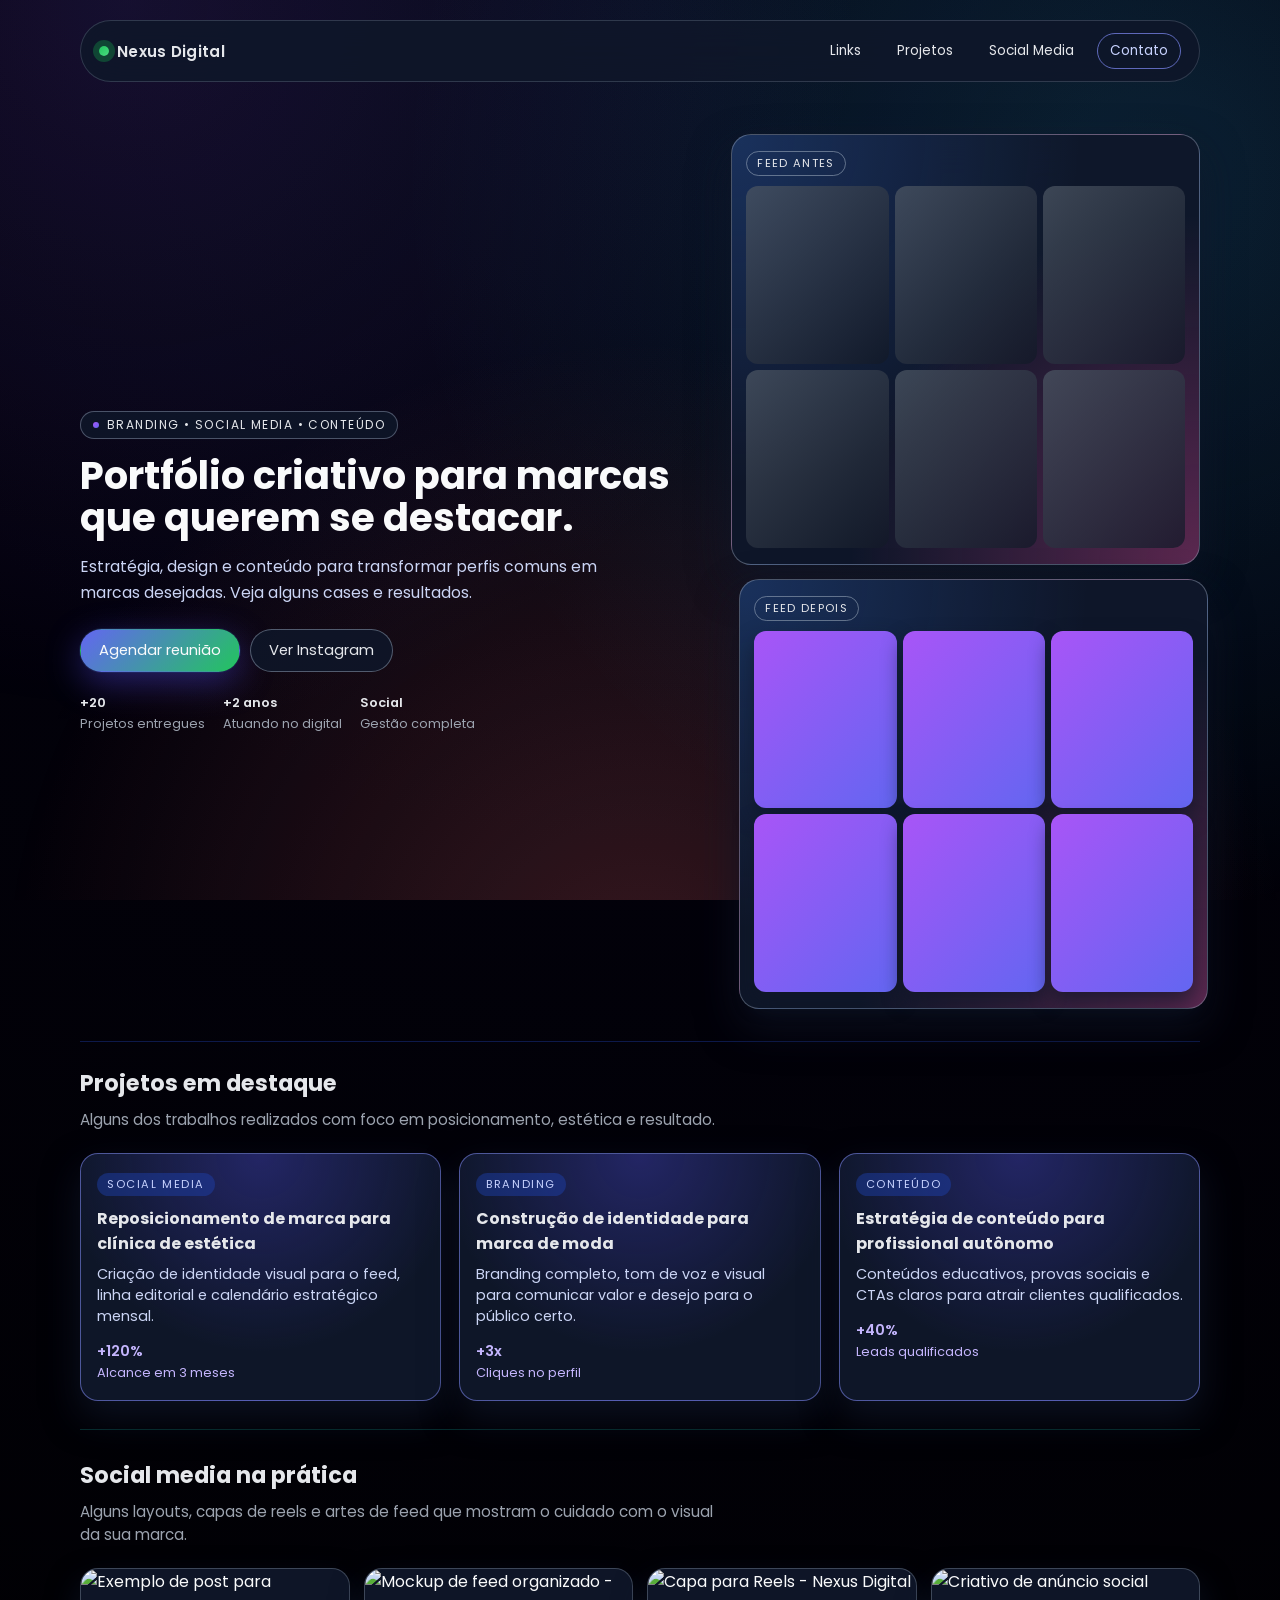
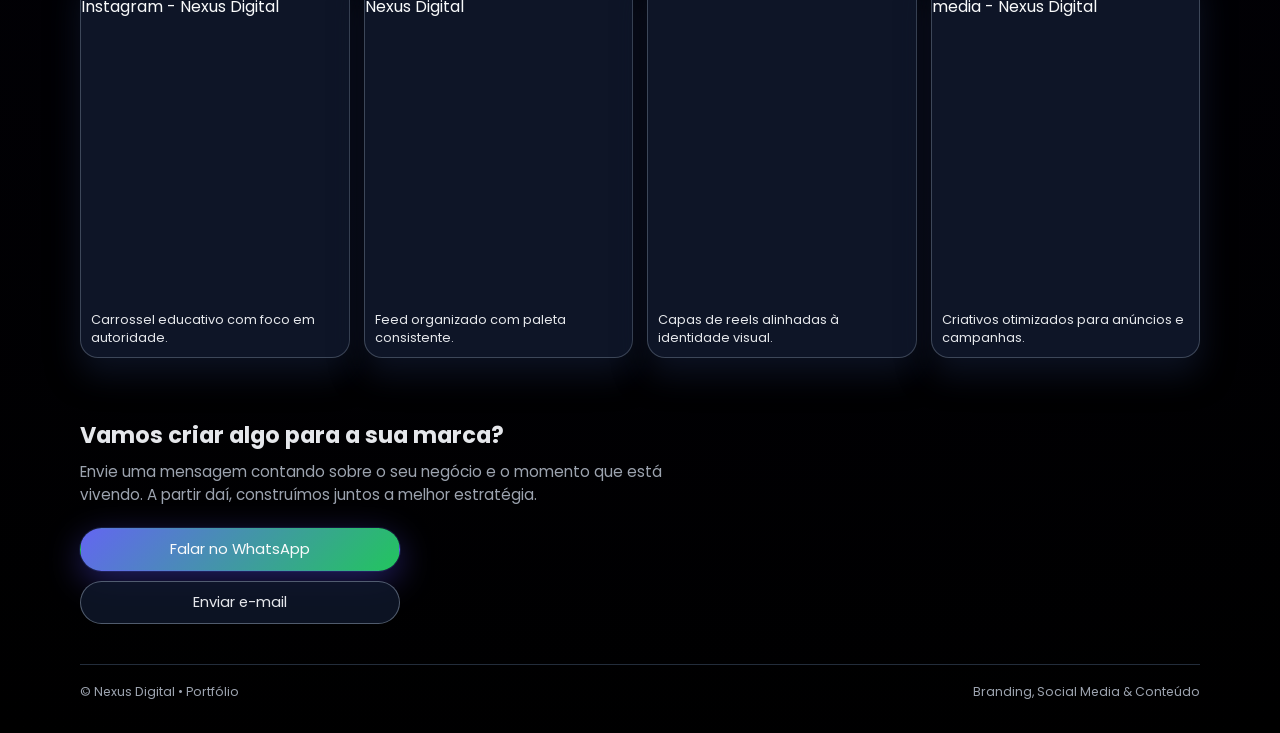
==== portfolio/index.html @ 03069a81 "Primeira versão do site Nexus Digital - sem portfólio..." ====
<!doctype html>
<html lang="pt-BR">
  <head>
    <meta charset="utf-8" />
    <meta
      name="viewport"
      content="width=device-width, initial-scale=1, maximum-scale=1"
    />
    <title>Portfólio • Nexus Digital</title>
    <meta
      name="description"
      content="Portfólio Nexus Digital - Landing page com cases, links e social media."
    />
    <link rel="preconnect" href="https://fonts.googleapis.com" />
    <link rel="preconnect" href="https://fonts.gstatic.com" crossorigin />
    <link
      href="https://fonts.googleapis.com/css2?family=Poppins:wght@300;400;500;600;700&display=swap"
      rel="stylesheet"
    />
    <link rel="stylesheet" href="./styles.css" />
  </head>
  <body>
    <div class="bg-gradient"></div>
    <header class="topbar">
      <div class="logo-mark">
        <span class="dot"></span>
        <span class="brand">Nexus Digital</span>
      </div>
      <nav class="topnav">
        <a href="../index.html" class="topnav-link">Links</a>
        <a href="#projetos" class="topnav-link">Projetos</a>
        <a href="#social" class="topnav-link">Social Media</a>
        <a href="#contato" class="topnav-link cta-outline">Contato</a>
      </nav>
    </header>

    <main>
      <section class="hero">
        <div class="hero-text">
          <p class="hero-chip">Branding • Social Media • Conteúdo</p>
          <h1>Portfólio criativo para marcas que querem se destacar.</h1>
          <p class="hero-sub">
            Estratégia, design e conteúdo para transformar perfis comuns em
            marcas desejadas. Veja alguns cases e resultados.
          </p>
          <div class="hero-actions">
            <a
              href="https://wa.me/5588996296618?text=Ol%C3%A1!%20Quero%20falar%20sobre%20meu%20projeto%20com%20a%20Nexus%20Digital."
              target="_blank"
              rel="noreferrer"
              class="btn primary"
            >
              Agendar reunião
            </a>
            <a
              href="https://www.instagram.com/nexus_agdigital"
              target="_blank"
              rel="noreferrer"
              class="btn ghost"
            >
              Ver Instagram
            </a>
          </div>
          <div class="hero-metadata">
            <div>
              <span class="meta-label">+20</span>
              <span class="meta-sub">Projetos entregues</span>
            </div>
            <div>
              <span class="meta-label">+2 anos</span>
              <span class="meta-sub">Atuando no digital</span>
            </div>
            <div>
              <span class="meta-label">Social</span>
              <span class="meta-sub">Gestão completa</span>
            </div>
          </div>
        </div>
        <div class="hero-preview">
          <div class="preview-card">
            <span class="preview-badge">Feed antes</span>
            <div class="preview-grid muted">
              <span></span><span></span><span></span>
              <span></span><span></span><span></span>
            </div>
          </div>
          <div class="preview-card highlighted">
            <span class="preview-badge">Feed depois</span>
            <div class="preview-grid">
              <span></span><span></span><span></span>
              <span></span><span></span><span></span>
            </div>
          </div>
        </div>
      </section>

      <section id="projetos" class="section section-projects">
        <div class="section-header">
          <h2>Projetos em destaque</h2>
          <p>
            Alguns dos trabalhos realizados com foco em posicionamento, estética
            e resultado.
          </p>
        </div>

        <div class="cards-grid">
          <a
            href="#"
            target="_blank"
            rel="noreferrer"
            class="project-card"
          >
            <div class="project-tag">Social Media</div>
            <h3>Reposicionamento de marca para clínica de estética</h3>
            <p>
              Criação de identidade visual para o feed, linha editorial e
              calendário estratégico mensal.
            </p>
            <div class="project-meta">
              <span>+120%</span>
              <span>Alcance em 3 meses</span>
            </div>
          </a>

          <a
            href="#"
            target="_blank"
            rel="noreferrer"
            class="project-card"
          >
            <div class="project-tag">Branding</div>
            <h3>Construção de identidade para marca de moda</h3>
            <p>
              Branding completo, tom de voz e visual para comunicar valor e
              desejo para o público certo.
            </p>
            <div class="project-meta">
              <span>+3x</span>
              <span>Cliques no perfil</span>
            </div>
          </a>

          <a
            href="#"
            target="_blank"
            rel="noreferrer"
            class="project-card"
          >
            <div class="project-tag">Conteúdo</div>
            <h3>Estratégia de conteúdo para profissional autônomo</h3>
            <p>
              Conteúdos educativos, provas sociais e CTAs claros para atrair
              clientes qualificados.
            </p>
            <div class="project-meta">
              <span>+40%</span>
              <span>Leads qualificados</span>
            </div>
          </a>
        </div>
      </section>

      <section id="social" class="section section-social">
        <div class="section-header">
          <h2>Social media na prática</h2>
          <p>
            Alguns layouts, capas de reels e artes de feed que mostram o cuidado
            com o visual da sua marca.
          </p>
        </div>

        <div class="social-grid">
          <figure class="social-item">
            <img
              src="./social/post-01.jpg"
              alt="Exemplo de post para Instagram - Nexus Digital"
            />
            <figcaption>Carrossel educativo com foco em autoridade.</figcaption>
          </figure>
          <figure class="social-item">
            <img
              src="./social/post-02.jpg"
              alt="Mockup de feed organizado - Nexus Digital"
            />
            <figcaption>Feed organizado com paleta consistente.</figcaption>
          </figure>
          <figure class="social-item">
            <img
              src="./social/post-03.jpg"
              alt="Capa para Reels - Nexus Digital"
            />
            <figcaption>Capas de reels alinhadas à identidade visual.</figcaption>
          </figure>
          <figure class="social-item">
            <img
              src="./social/post-04.jpg"
              alt="Criativo de anúncio social media - Nexus Digital"
            />
            <figcaption>Criativos otimizados para anúncios e campanhas.</figcaption>
          </figure>
        </div>
      </section>

      <section id="contato" class="section section-contact">
        <div class="section-header">
          <h2>Vamos criar algo para a sua marca?</h2>
          <p>
            Envie uma mensagem contando sobre o seu negócio e o momento que
            está vivendo. A partir daí, construímos juntos a melhor estratégia.
          </p>
        </div>
        <div class="contact-actions">
          <a
            href="https://wa.me/5588996296618?text=Ol%C3%A1!%20Quero%20montar%20uma%20estrat%C3%A9gia%20de%20conte%C3%BAdo%20para%20minha%20marca."
            target="_blank"
            rel="noreferrer"
            class="btn primary wide"
          >
            Falar no WhatsApp
          </a>
          <a
            href="mailto:nexus.ag.digital1@gmail.com"
            class="btn ghost wide"
          >
            Enviar e-mail
          </a>
        </div>
      </section>
    </main>

    <footer class="footer">
      <span>© Nexus Digital • Portfólio</span>
      <span>Branding, Social Media & Conteúdo</span>
    </footer>
  </body>
</html>
---- portfolio/styles.css ----
*,
*::before,
*::after {
  box-sizing: border-box;
  margin: 0;
  padding: 0;
}

body {
  min-height: 100vh;
  font-family: "Poppins", system-ui, -apple-system, BlinkMacSystemFont,
    "Segoe UI", sans-serif;
  background: radial-gradient(circle at top, #050816 0, #02010a 35%, #000 100%);
  color: #f9fafb;
  -webkit-font-smoothing: antialiased;
  padding: 0 16px 32px;
}

.bg-gradient {
  position: fixed;
  inset: 0;
  pointer-events: none;
  background:
    radial-gradient(circle at 10% 0%, rgba(139, 92, 246, 0.16), transparent 50%),
    radial-gradient(circle at 90% 20%, rgba(56, 189, 248, 0.18), transparent 55%),
    radial-gradient(circle at 50% 110%, rgba(248, 113, 113, 0.24), transparent 55%);
  opacity: 0.9;
  z-index: -2;
}

.topbar {
  max-width: 1120px;
  margin: 20px auto 12px;
  padding: 12px 18px;
  border-radius: 999px;
  border: 1px solid rgba(148, 163, 184, 0.25);
  background: rgba(15, 23, 42, 0.9);
  backdrop-filter: blur(22px);
  display: flex;
  align-items: center;
  justify-content: space-between;
  gap: 16px;
}

.logo-mark {
  display: inline-flex;
  align-items: center;
  gap: 8px;
  font-weight: 600;
  font-size: 0.95rem;
}

.logo-mark .dot {
  width: 10px;
  height: 10px;
  border-radius: 999px;
  background: linear-gradient(135deg, #22c55e, #4ade80);
  box-shadow: 0 0 0 6px rgba(22, 163, 74, 0.35);
}

.logo-mark .brand {
  color: #e5e7eb;
  letter-spacing: 0.02em;
}

.topnav {
  display: flex;
  align-items: center;
  gap: 10px;
  font-size: 0.85rem;
}

.topnav-link {
  padding: 7px 12px;
  border-radius: 999px;
  text-decoration: none;
  color: #e5e7eb;
  border: 1px solid transparent;
  transition: all 0.18s ease-out;
  white-space: nowrap;
}

.topnav-link:hover {
  border-color: rgba(148, 163, 184, 0.4);
  background: rgba(15, 23, 42, 0.9);
  color: #f9fafb;
}

.topnav-link.cta-outline {
  border-color: rgba(129, 140, 248, 0.7);
  color: #c7d2fe;
}

.topnav-link.cta-outline:hover {
  background: linear-gradient(
    135deg,
    rgba(129, 140, 248, 0.2),
    rgba(56, 189, 248, 0.16)
  );
}

main {
  max-width: 1120px;
  margin: 8px auto 0;
}

.hero {
  display: grid;
  grid-template-columns: minmax(0, 3fr) minmax(0, 2.3fr);
  gap: 40px;
  align-items: center;
  padding: 40px 0 32px;
}

.hero-text {
  position: relative;
}

.hero-chip {
  display: inline-flex;
  align-items: center;
  gap: 8px;
  padding: 4px 12px;
  border-radius: 999px;
  border: 1px solid rgba(148, 163, 184, 0.45);
  background: rgba(15, 23, 42, 0.85);
  font-size: 0.75rem;
  text-transform: uppercase;
  letter-spacing: 0.12em;
  color: #e5e7eb;
  margin-bottom: 16px;
}

.hero-chip::before {
  content: "";
  width: 6px;
  height: 6px;
  border-radius: 999px;
  background: linear-gradient(135deg, #a855f7, #6366f1);
}

.hero h1 {
  font-size: clamp(2.1rem, 3vw, 2.8rem);
  line-height: 1.1;
  margin-bottom: 14px;
  color: #f9fafb;
}

.hero-sub {
  font-size: 0.98rem;
  line-height: 1.7;
  color: #cbd5f5;
  max-width: 35rem;
  margin-bottom: 22px;
}

.hero-actions {
  display: flex;
  flex-wrap: wrap;
  gap: 10px;
  margin-bottom: 22px;
}

.btn {
  display: inline-flex;
  align-items: center;
  justify-content: center;
  gap: 8px;
  padding: 10px 18px;
  border-radius: 999px;
  font-size: 0.92rem;
  text-decoration: none;
  border: 1px solid transparent;
  transition: all 0.18s ease-out;
  cursor: pointer;
}

.btn.primary {
  background: linear-gradient(135deg, #6366f1, #22c55e);
  color: #f9fafb;
  box-shadow:
    0 10px 35px rgba(79, 70, 229, 0.45),
    0 0 0 1px rgba(15, 23, 42, 0.9);
}

.btn.primary:hover {
  transform: translateY(-1px);
  box-shadow:
    0 15px 45px rgba(79, 70, 229, 0.55),
    0 0 0 1px rgba(15, 23, 42, 0.9);
}

.btn.ghost {
  border-color: rgba(148, 163, 184, 0.5);
  color: #e5e7eb;
  background: rgba(15, 23, 42, 0.85);
}

.btn.ghost:hover {
  border-color: rgba(148, 163, 184, 0.8);
  background: rgba(15, 23, 42, 1);
}

.btn.wide {
  width: 100%;
  max-width: 320px;
}

.hero-metadata {
  display: flex;
  flex-wrap: wrap;
  gap: 18px;
  font-size: 0.8rem;
  color: #9ca3af;
}

.hero-metadata div {
  min-width: 90px;
}

.meta-label {
  display: block;
  font-weight: 600;
  color: #e5e7eb;
  margin-bottom: 3px;
}

.meta-sub {
  font-size: 0.8rem;
}

.hero-preview {
  position: relative;
  display: grid;
  gap: 14px;
}

.preview-card {
  border-radius: 20px;
  padding: 14px 14px 16px;
  border: 1px solid rgba(148, 163, 184, 0.45);
  background: radial-gradient(circle at top left, rgba(59, 130, 246, 0.25), transparent 55%),
    radial-gradient(circle at bottom right, rgba(236, 72, 153, 0.35), transparent 55%),
    rgba(15, 23, 42, 0.96);
  backdrop-filter: blur(20px);
  box-shadow: 0 18px 40px rgba(15, 23, 42, 0.65);
}

.preview-card.highlighted {
  transform: translateX(8px);
}

.preview-badge {
  display: inline-flex;
  padding: 3px 10px;
  border-radius: 999px;
  font-size: 0.7rem;
  text-transform: uppercase;
  letter-spacing: 0.12em;
  color: #e5e7eb;
  border: 1px solid rgba(148, 163, 184, 0.6);
  margin-bottom: 10px;
}

.preview-grid {
  display: grid;
  grid-template-columns: repeat(3, minmax(0, 1fr));
  gap: 6px;
}

.preview-grid span {
  aspect-ratio: 4 / 5;
  border-radius: 12px;
  background: linear-gradient(135deg, #a855f7, #6366f1);
  box-shadow: 0 10px 20px rgba(15, 23, 42, 0.7);
}

.preview-grid.muted span {
  background: linear-gradient(135deg, #4b5563, #111827);
  opacity: 0.75;
  box-shadow: none;
}

.section {
  padding: 12px 0 32px;
}

.section-header {
  max-width: 640px;
  margin-bottom: 22px;
}

.section-header h2 {
  font-size: 1.4rem;
  margin-bottom: 8px;
  color: #e5e7eb;
}

.section-header p {
  font-size: 0.95rem;
  color: #9ca3af;
}

.section-projects {
  border-top: 1px solid rgba(30, 64, 175, 0.4);
  border-bottom: 1px solid rgba(15, 118, 110, 0.4);
  padding-top: 24px;
  padding-bottom: 28px;
}

.cards-grid {
  display: grid;
  grid-template-columns: repeat(3, minmax(0, 1fr));
  gap: 18px;
}

.project-card {
  position: relative;
  border-radius: 18px;
  padding: 16px 16px 18px;
  text-decoration: none;
  color: inherit;
  background: radial-gradient(circle at top, rgba(79, 70, 229, 0.32), transparent 65%),
    rgba(15, 23, 42, 0.96);
  border: 1px solid rgba(129, 140, 248, 0.55);
  box-shadow: 0 16px 36px rgba(15, 23, 42, 0.75);
  transition: transform 0.16s ease-out, box-shadow 0.16s ease-out,
    border-color 0.16s ease-out, background 0.16s ease-out;
}

.project-card:hover {
  transform: translateY(-4px);
  box-shadow: 0 22px 40px rgba(15, 23, 42, 0.9);
  border-color: rgba(129, 140, 248, 0.9);
  background: radial-gradient(circle at top, rgba(59, 130, 246, 0.55), transparent 70%),
    rgba(15, 23, 42, 0.98);
}

.project-tag {
  display: inline-flex;
  padding: 3px 10px;
  border-radius: 999px;
  font-size: 0.7rem;
  text-transform: uppercase;
  letter-spacing: 0.14em;
  color: #c7d2fe;
  background: rgba(30, 64, 175, 0.45);
  margin-bottom: 10px;
}

.project-card h3 {
  font-size: 1rem;
  margin-bottom: 8px;
  color: #e5e7eb;
}

.project-card p {
  font-size: 0.9rem;
  color: #cbd5f5;
  margin-bottom: 14px;
}

.project-meta {
  display: flex;
  flex-direction: column;
  gap: 2px;
  font-size: 0.8rem;
  color: #c4b5fd;
}

.project-meta span:first-child {
  font-weight: 600;
  font-size: 0.9rem;
}

.section-social {
  padding-top: 28px;
}

.social-grid {
  display: grid;
  grid-template-columns: repeat(4, minmax(0, 1fr));
  gap: 14px;
}

.social-item {
  border-radius: 18px;
  overflow: hidden;
  background: rgba(15, 23, 42, 0.95);
  border: 1px solid rgba(148, 163, 184, 0.35);
  box-shadow: 0 16px 32px rgba(15, 23, 42, 0.8);
  display: flex;
  flex-direction: column;
}

.social-item img {
  width: 100%;
  display: block;
  aspect-ratio: 4 / 5;
  object-fit: cover;
}

.social-item figcaption {
  padding: 8px 10px 10px;
  font-size: 0.8rem;
  color: #e5e7eb;
}

.section-contact {
  padding-top: 28px;
}

.contact-actions {
  display: flex;
  flex-wrap: wrap;
  gap: 10px;
  max-width: 420px;
}

.footer {
  max-width: 1120px;
  margin: 8px auto 0;
  padding-top: 18px;
  border-top: 1px solid rgba(51, 65, 85, 0.7);
  display: flex;
  flex-wrap: wrap;
  justify-content: space-between;
  gap: 6px;
  font-size: 0.78rem;
  color: #9ca3af;
}

@media (max-width: 960px) {
  .hero {
    grid-template-columns: minmax(0, 1fr);
    padding-top: 28px;
  }

  .hero-preview {
    order: -1;
    max-width: 420px;
    margin: 0 auto 10px;
  }

  .preview-card.highlighted {
    transform: translateX(0);
  }

  .cards-grid {
    grid-template-columns: repeat(2, minmax(0, 1fr));
  }

  .social-grid {
    grid-template-columns: repeat(3, minmax(0, 1fr));
  }
}

@media (max-width: 720px) {
  body {
    padding-inline: 12px;
  }

  .topbar {
    flex-direction: column;
    align-items: flex-start;
    border-radius: 18px;
  }

  .topnav {
    width: 100%;
    justify-content: space-between;
    gap: 6px;
  }

  .cards-grid {
    grid-template-columns: minmax(0, 1fr);
  }

  .social-grid {
    grid-template-columns: repeat(2, minmax(0, 1fr));
  }

  .footer {
    flex-direction: column;
  }
}

@media (max-width: 480px) {
  .hero-metadata {
    gap: 12px;
  }

  .social-grid {
    grid-template-columns: minmax(0, 1fr);
  }
}
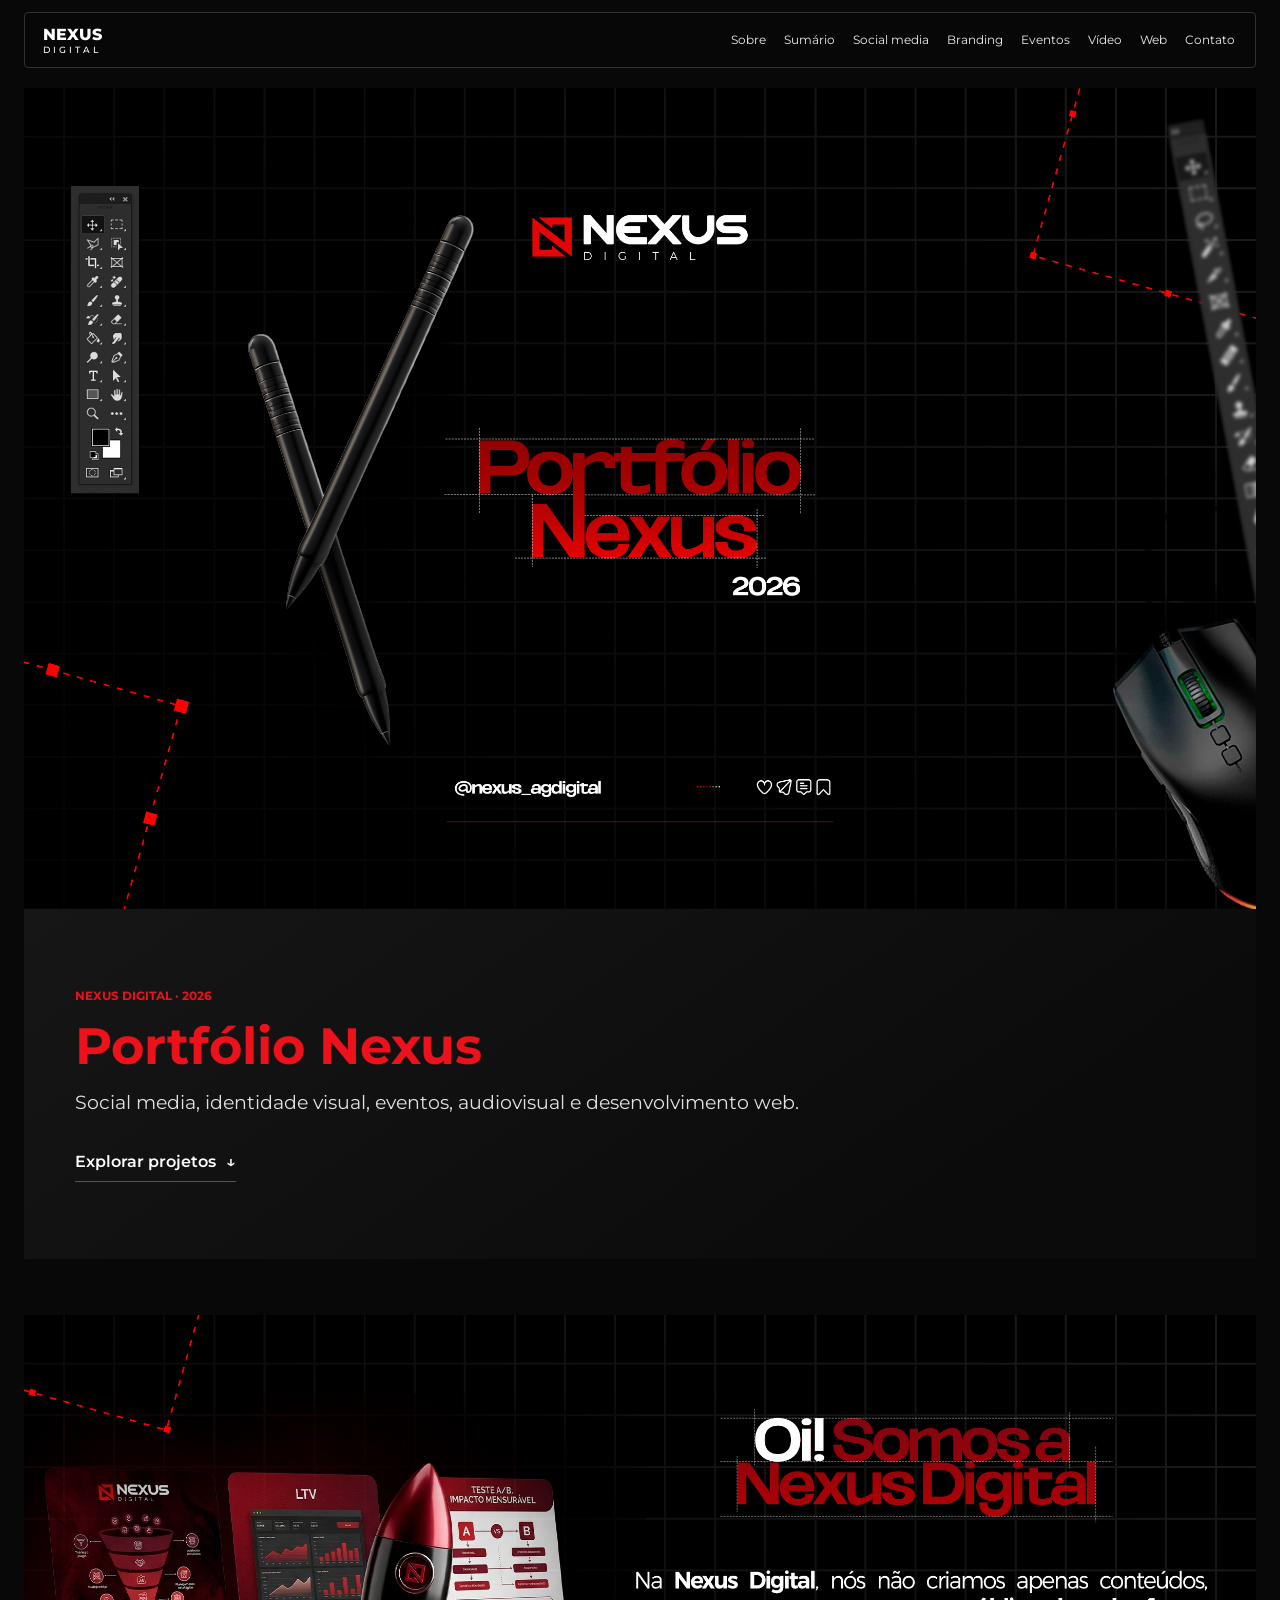
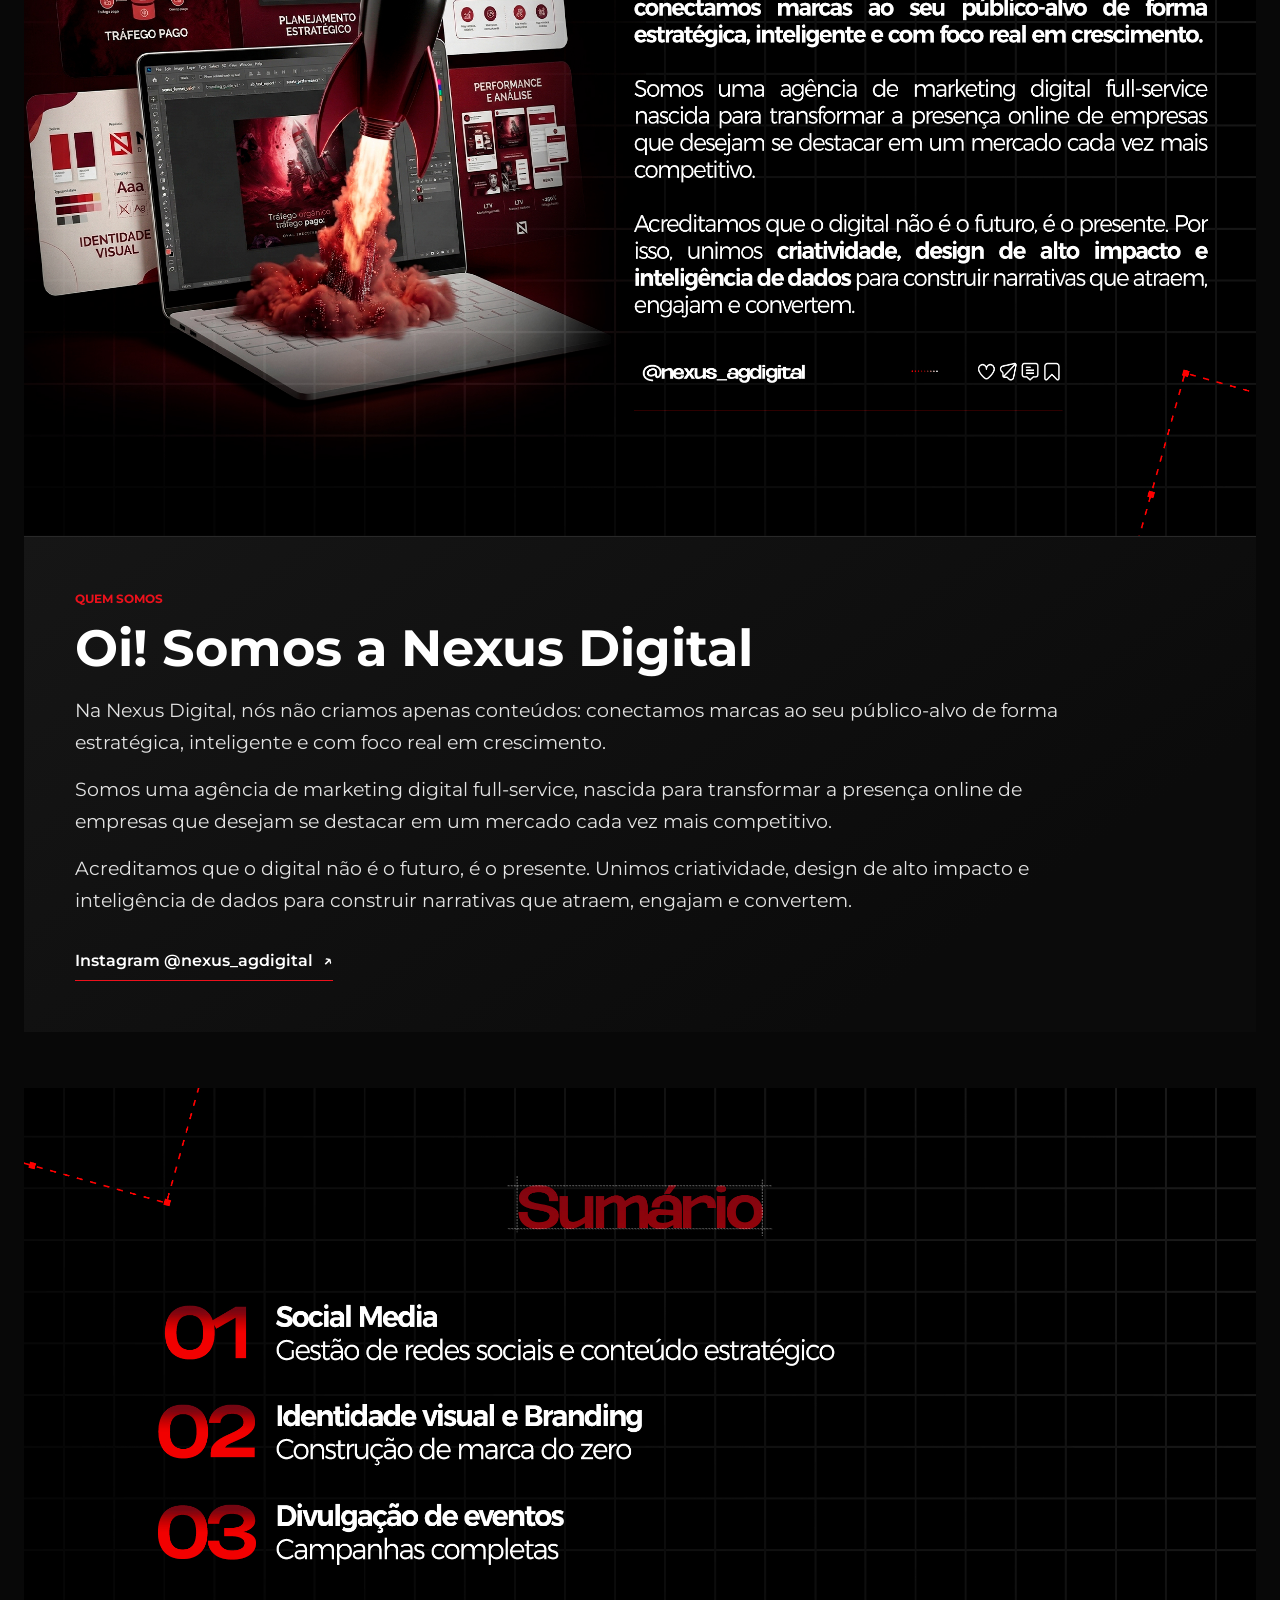
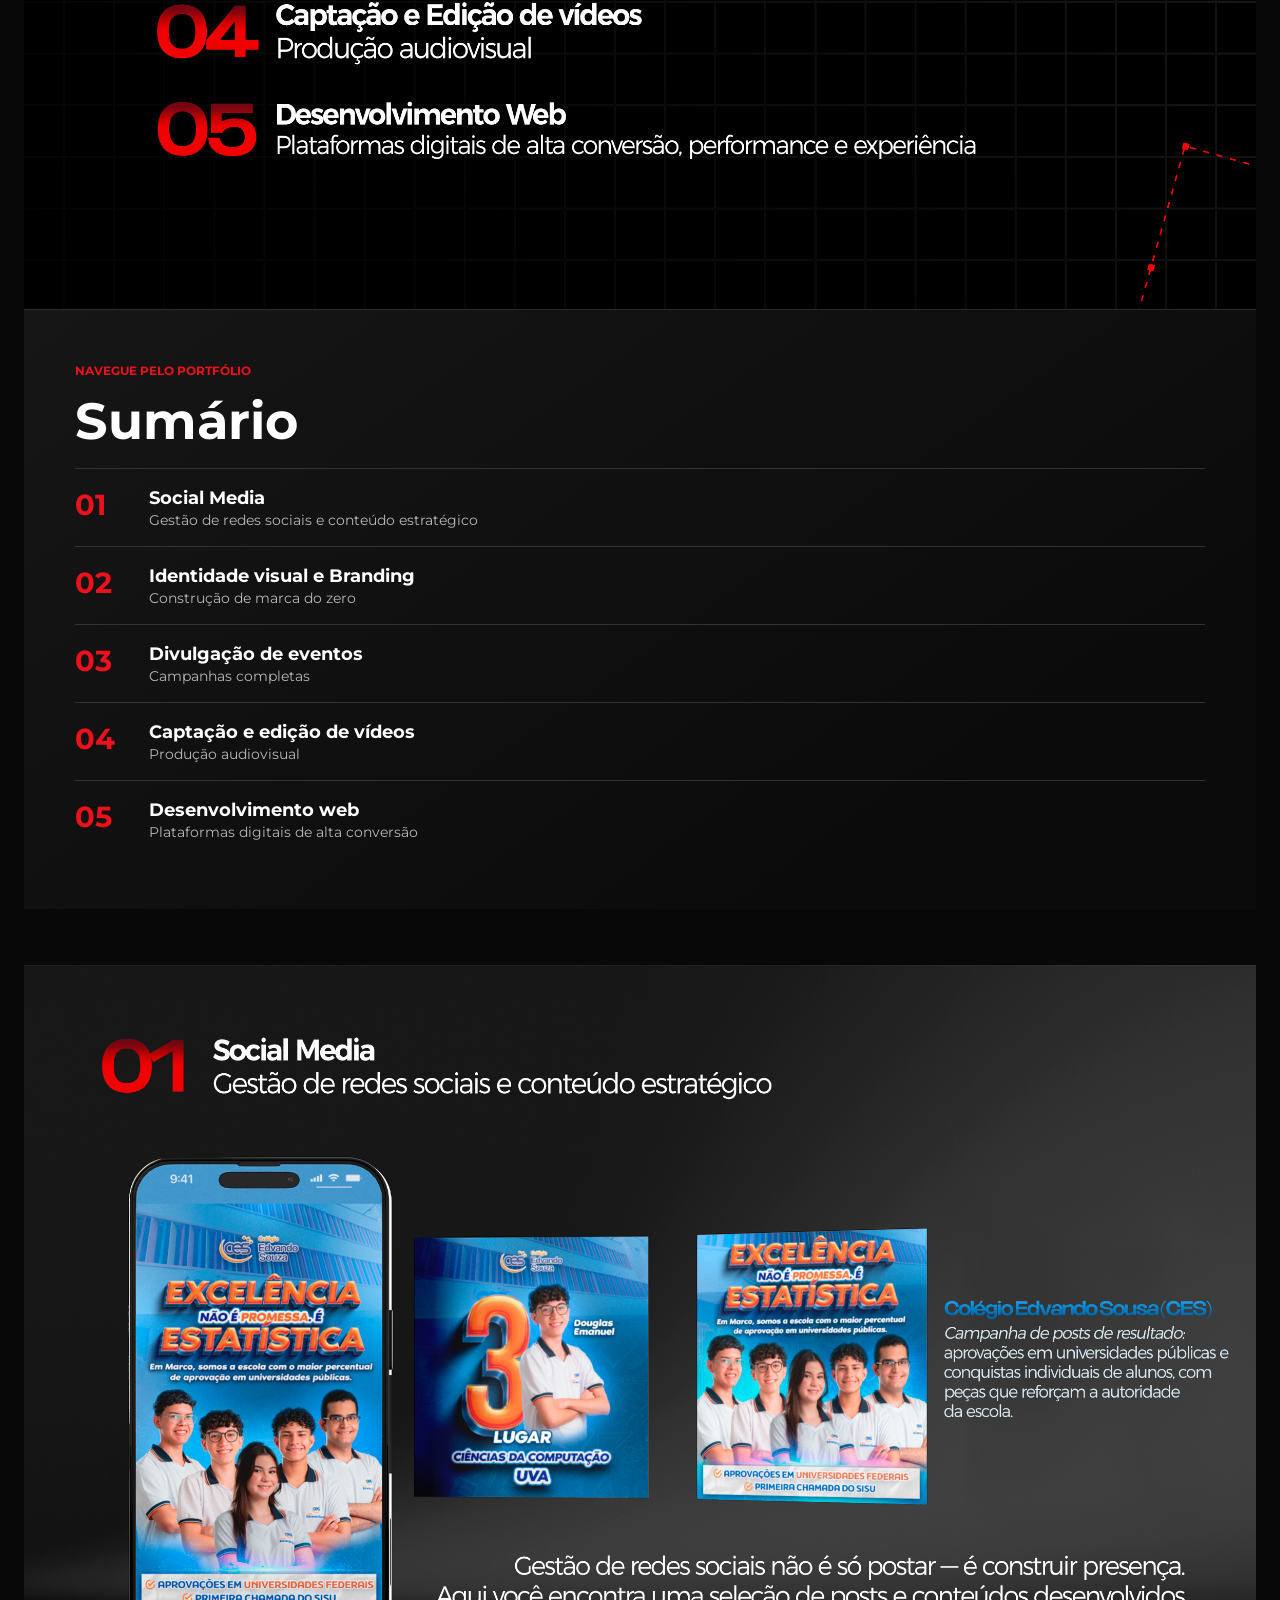
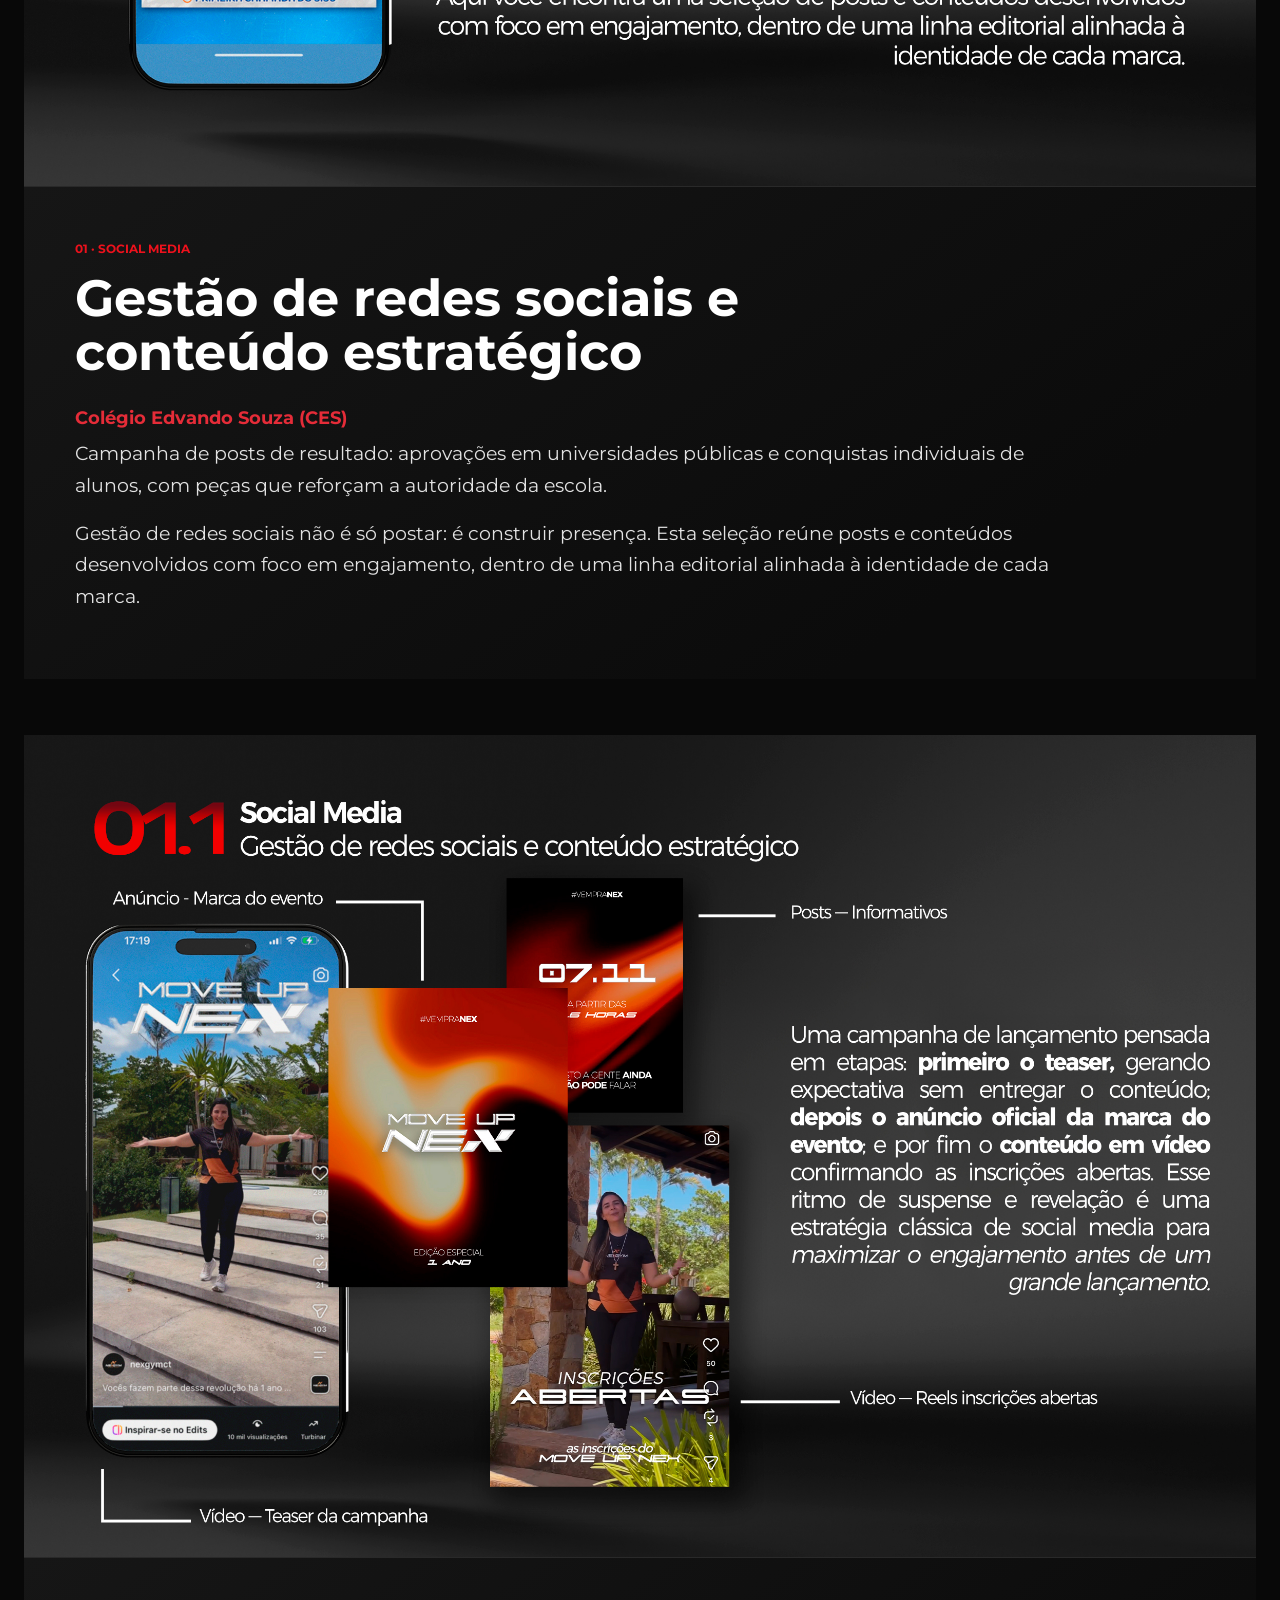
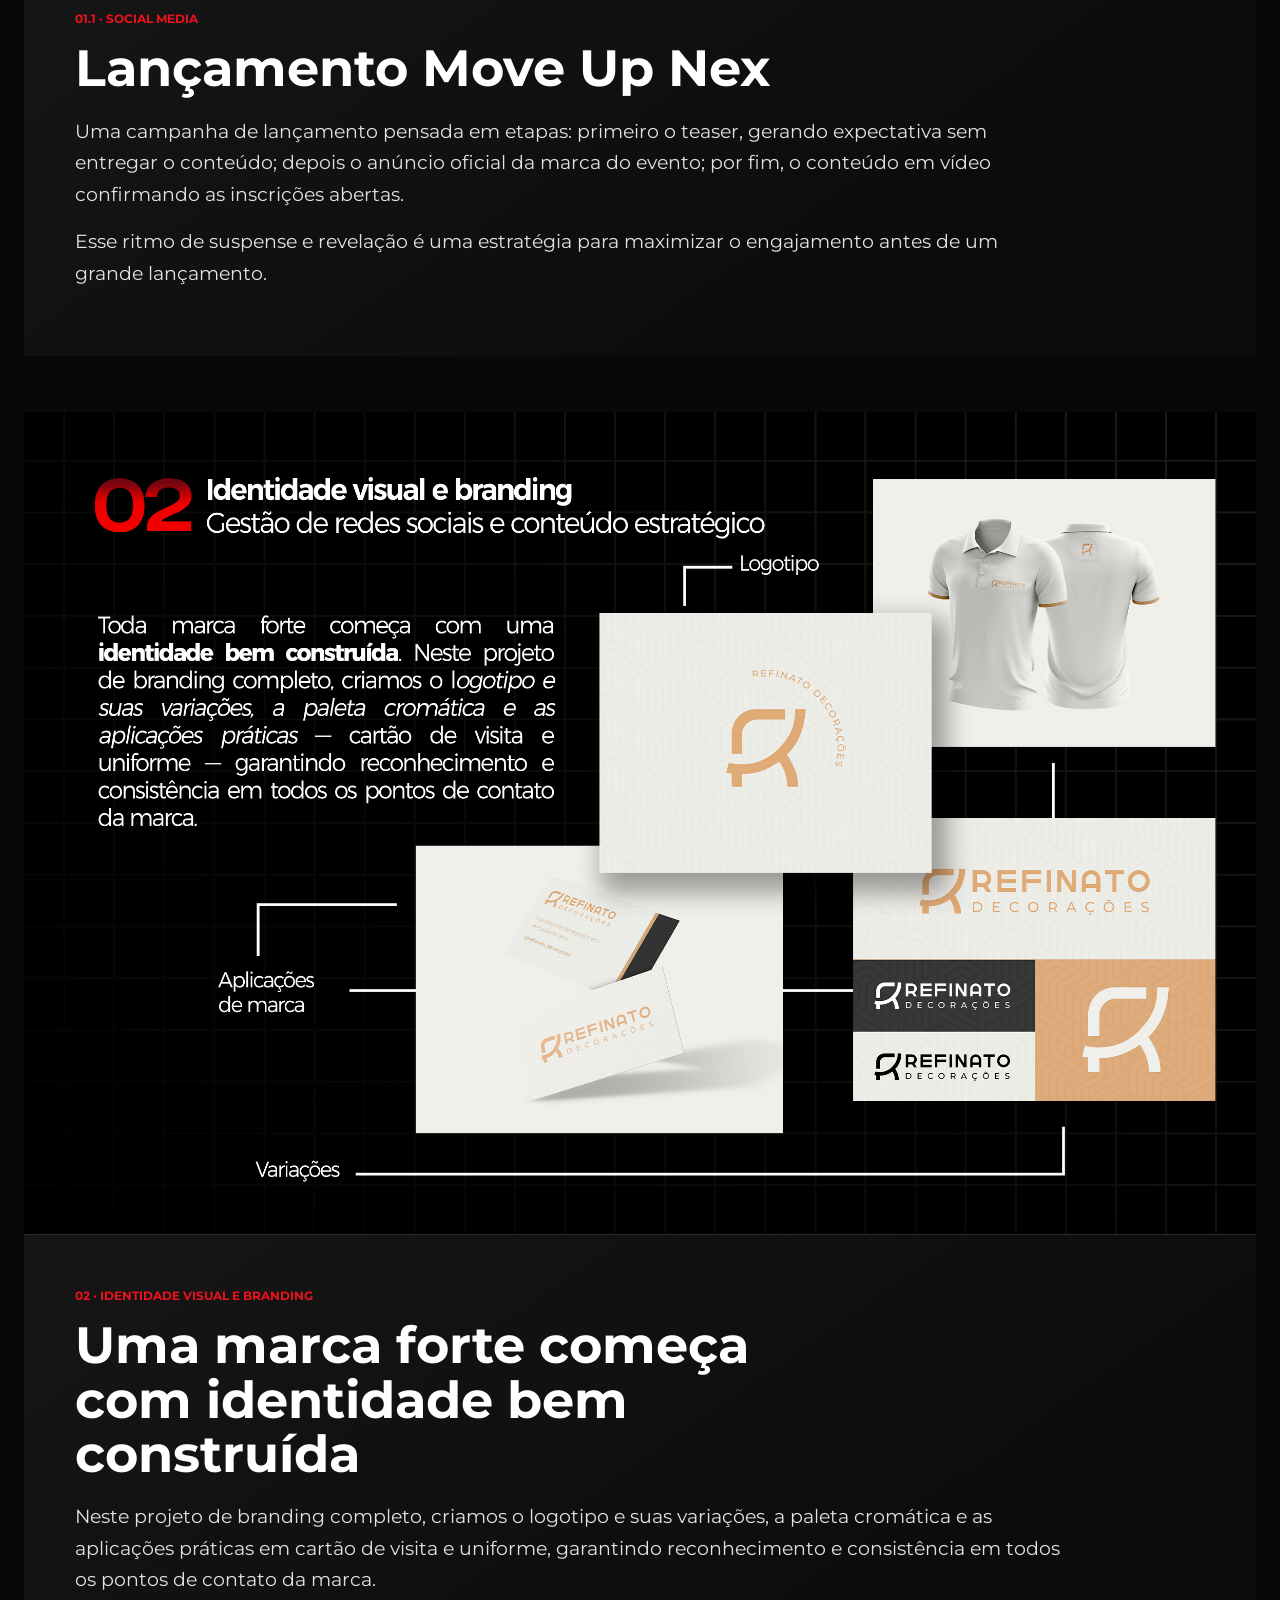
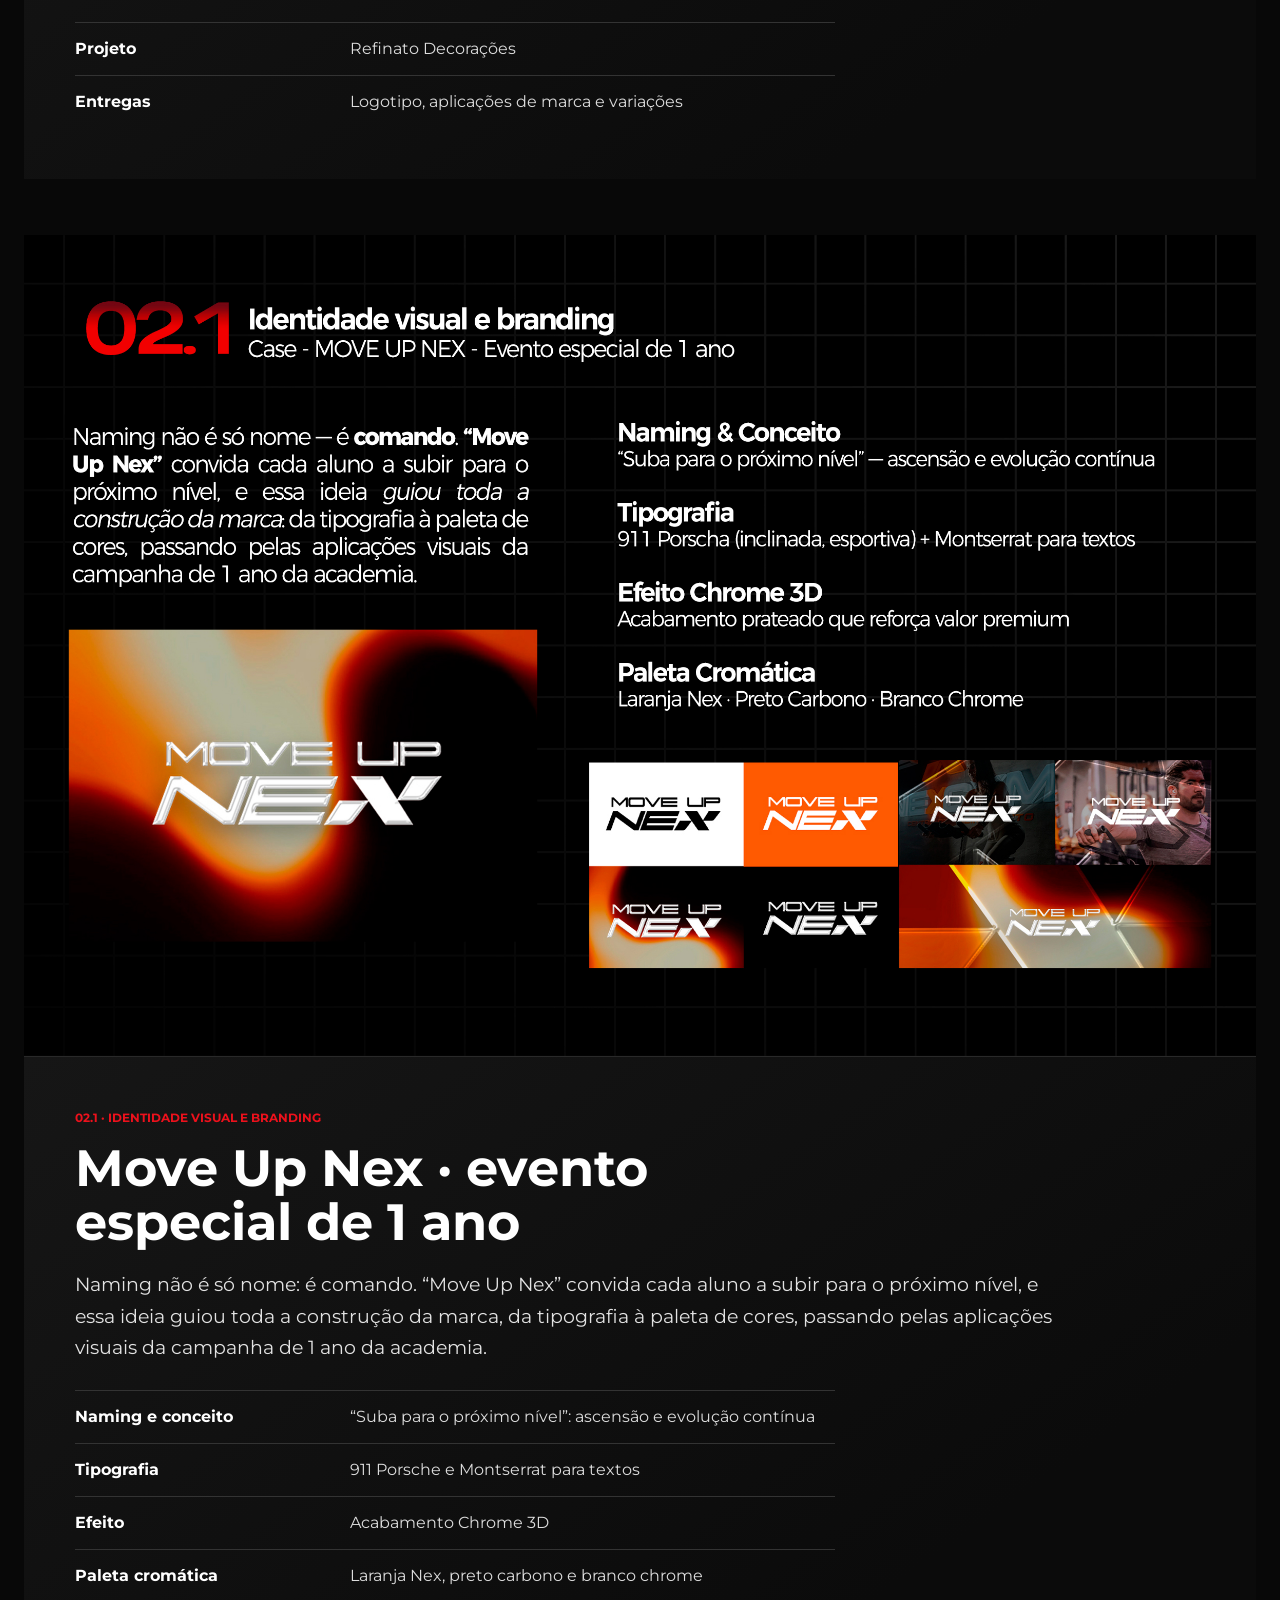
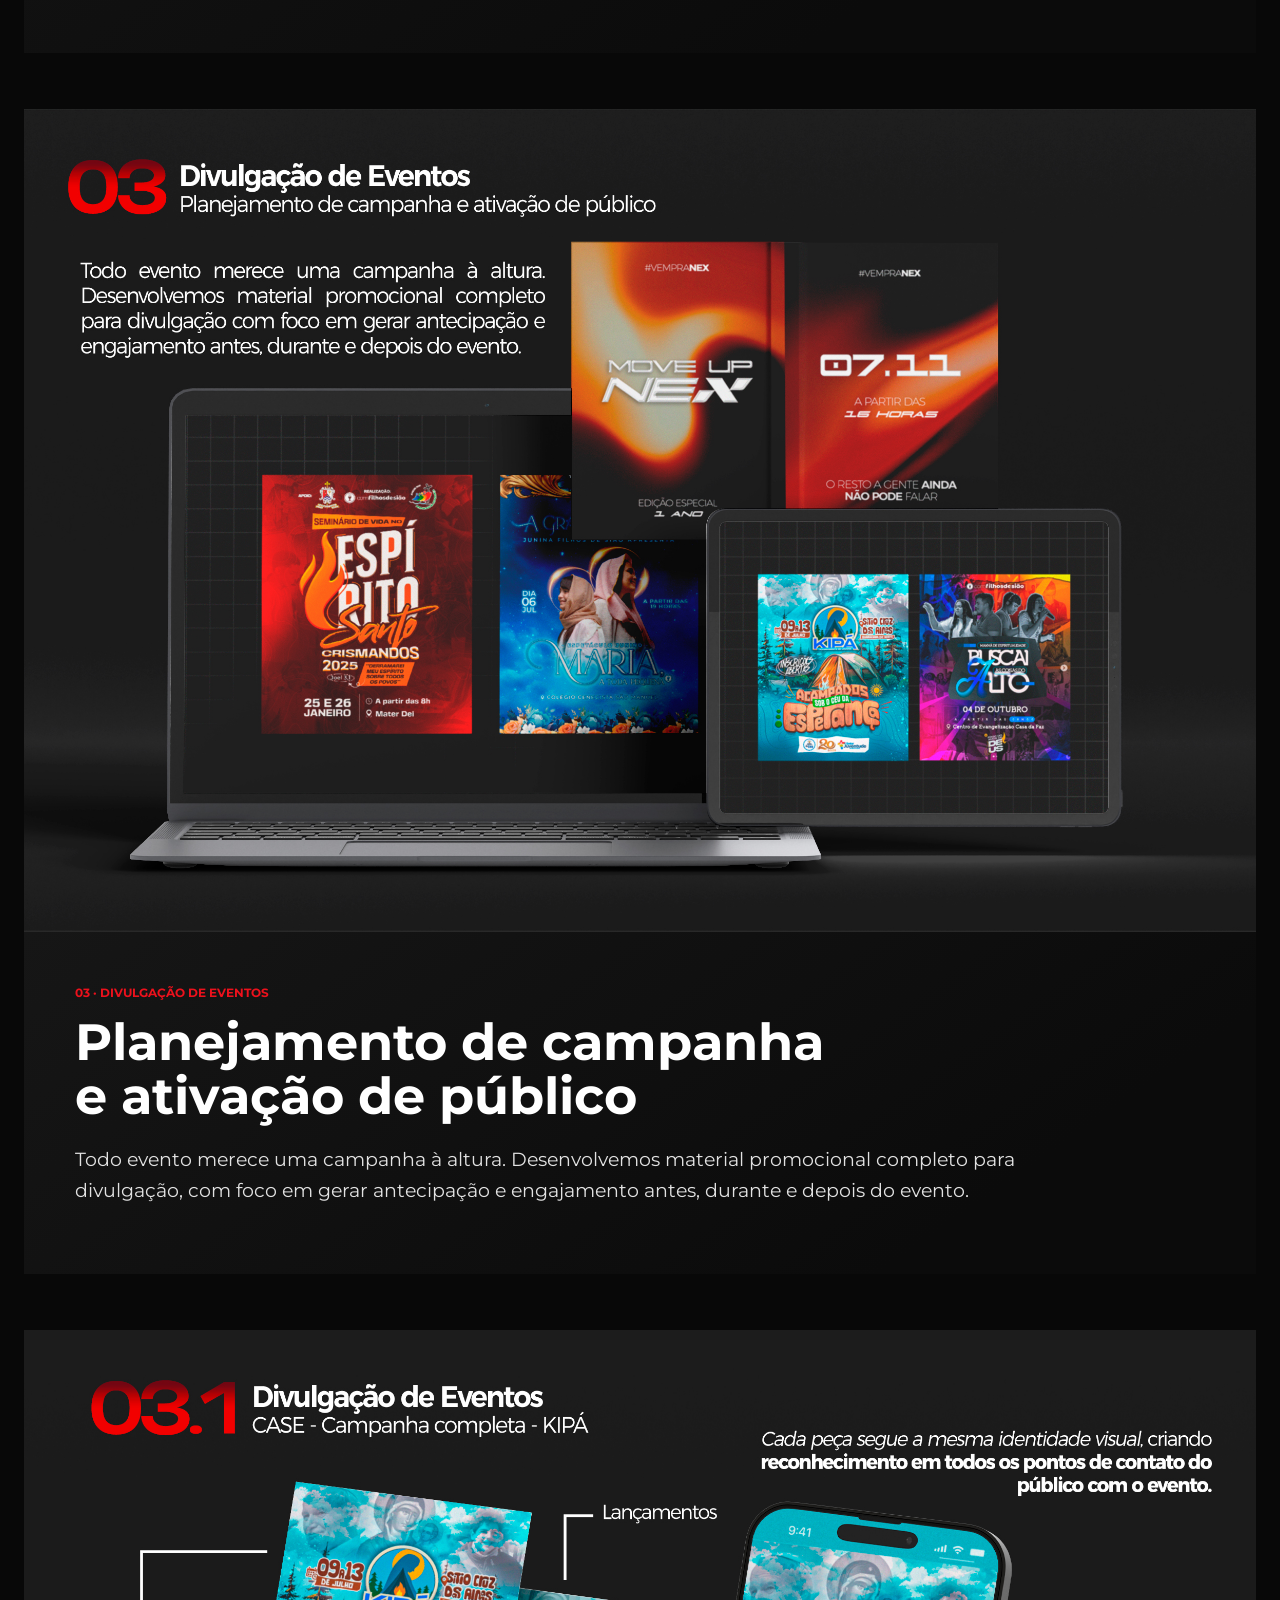
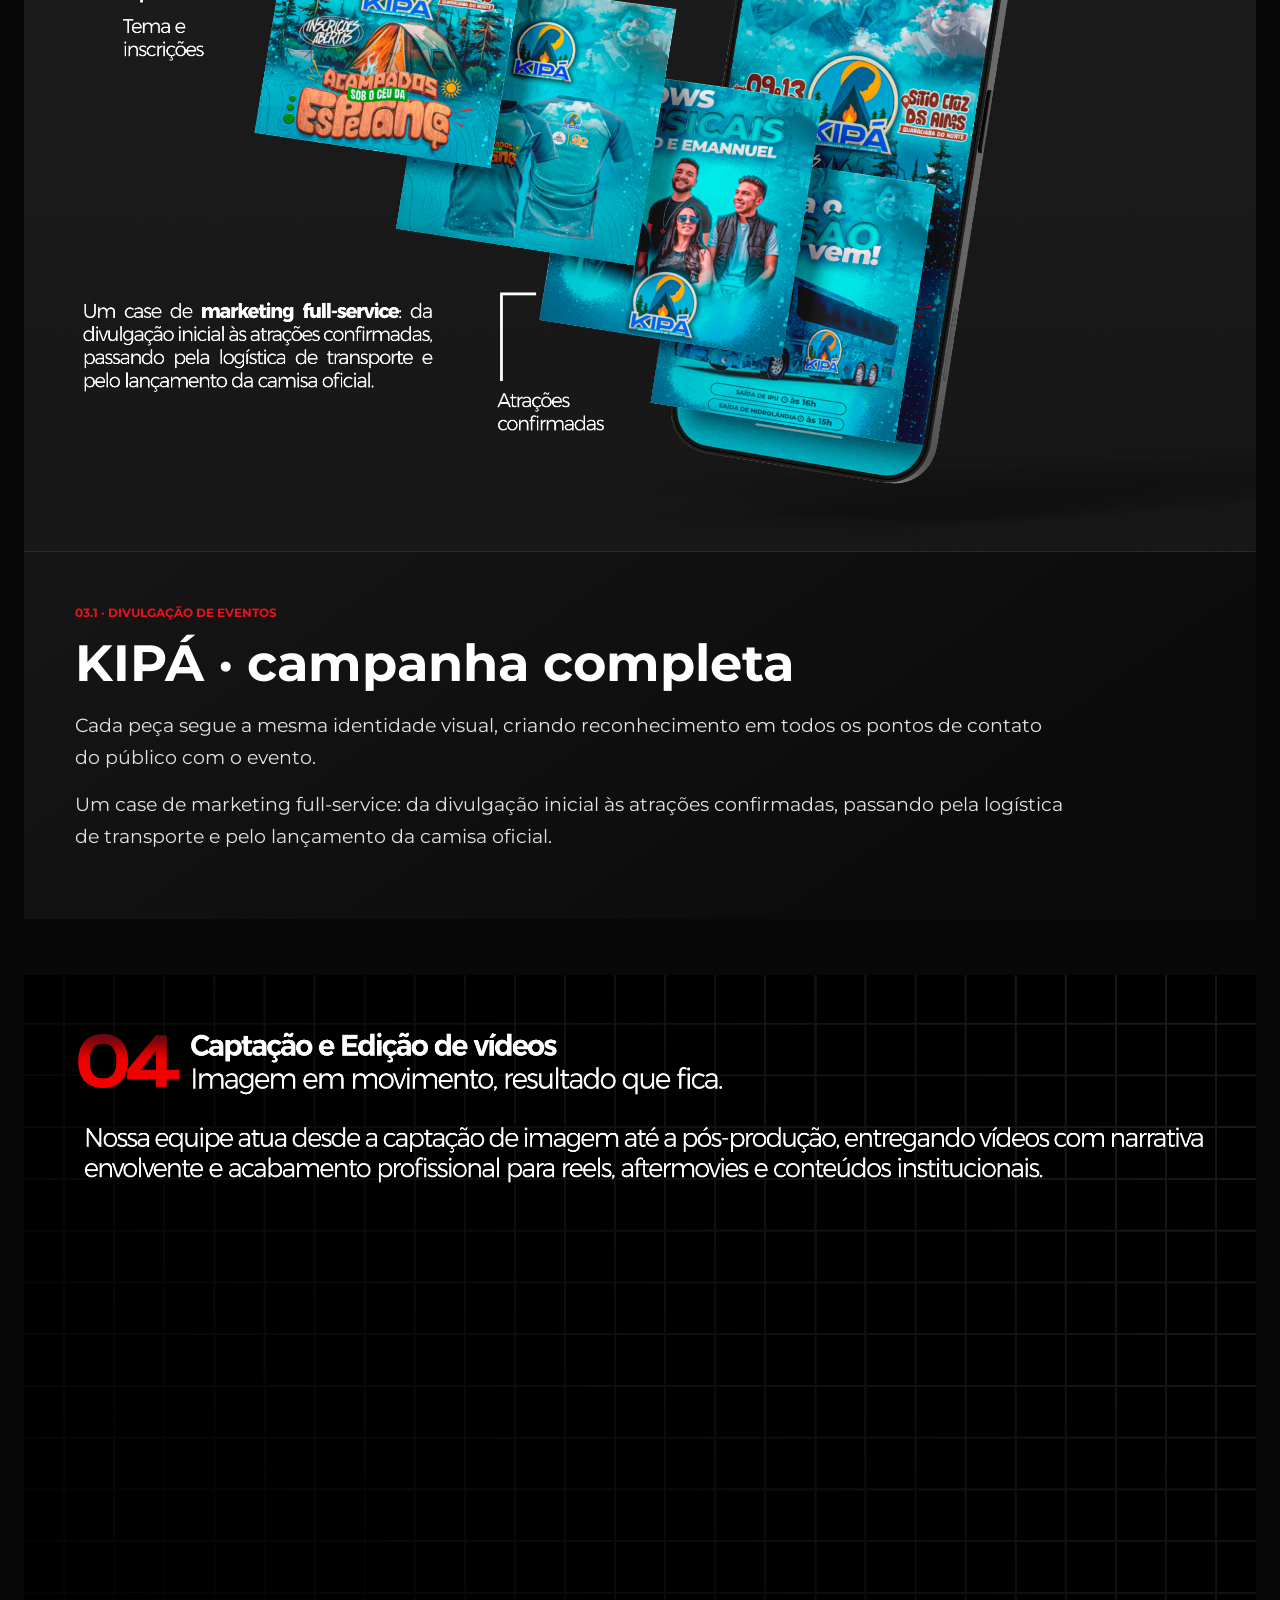
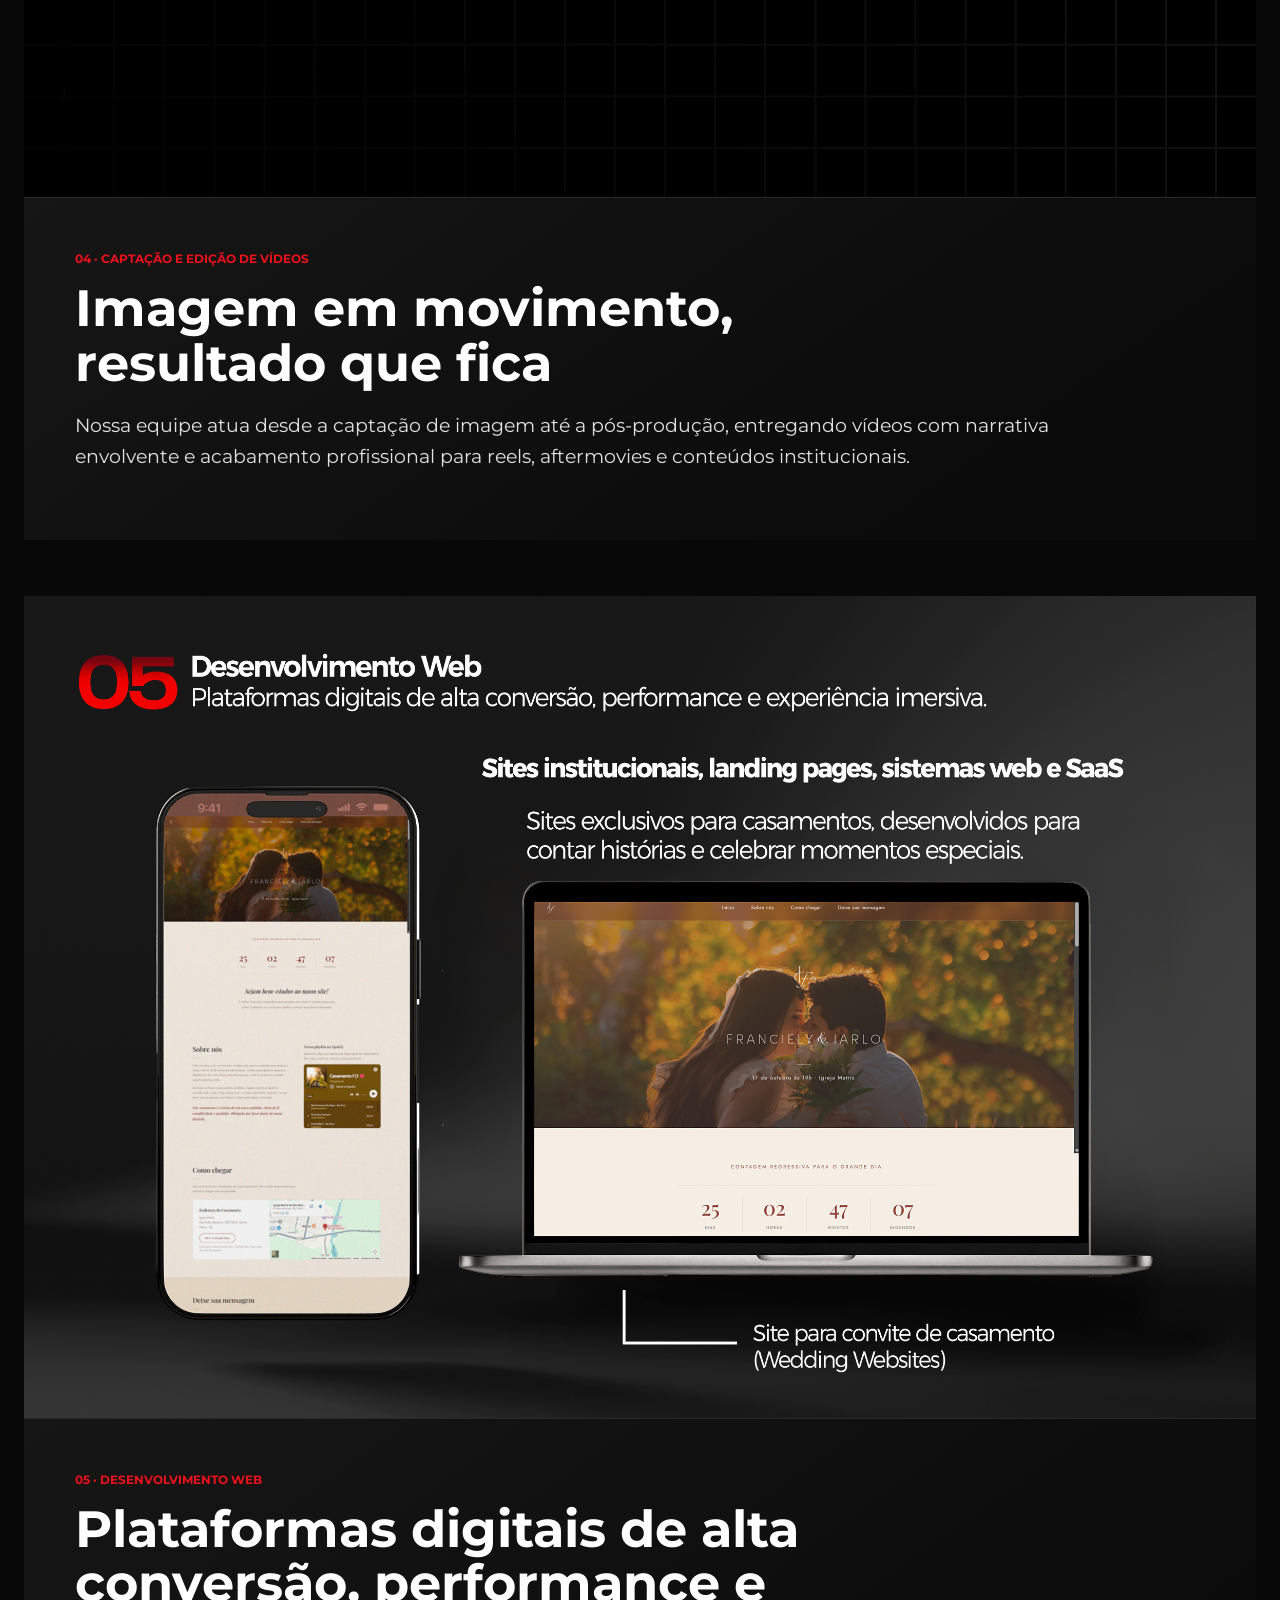
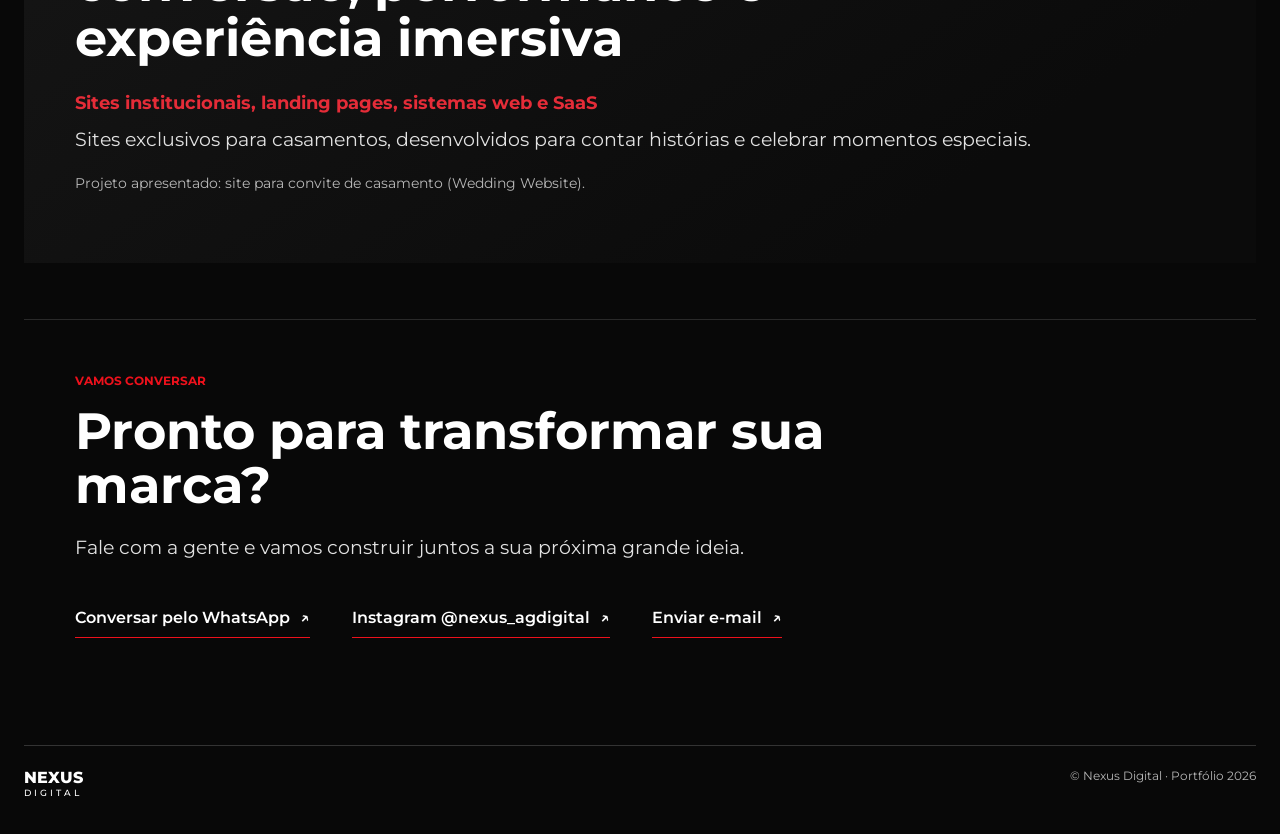
==== commit 5ab87392: "Refactor code structure for improved readability and maintainability" ====
--- a/portfolio/index.html
+++ b/portfolio/index.html
@@ -2,235 +2,176 @@
 <html lang="pt-BR">
   <head>
     <meta charset="utf-8" />
-    <meta
-      name="viewport"
-      content="width=device-width, initial-scale=1, maximum-scale=1"
-    />
-    <title>Portfólio • Nexus Digital</title>
-    <meta
-      name="description"
-      content="Portfólio Nexus Digital - Landing page com cases, links e social media."
-    />
+    <meta name="viewport" content="width=device-width, initial-scale=1" />
+    <meta name="theme-color" content="#080808" />
+    <title>Portfólio 2026 | Nexus Digital</title>
+    <meta name="description" content="Portfólio Nexus Digital: social media, identidade visual, branding, eventos, vídeo e desenvolvimento web." />
     <link rel="preconnect" href="https://fonts.googleapis.com" />
     <link rel="preconnect" href="https://fonts.gstatic.com" crossorigin />
-    <link
-      href="https://fonts.googleapis.com/css2?family=Poppins:wght@300;400;500;600;700&display=swap"
-      rel="stylesheet"
-    />
+    <link href="https://fonts.googleapis.com/css2?family=Montserrat:wght@400;500;600;700;800&display=swap" rel="stylesheet" />
     <link rel="stylesheet" href="./styles.css" />
+    <link rel="icon" type="image/png" href="../conteudo/favicon.jpeg" />
   </head>
   <body>
-    <div class="bg-gradient"></div>
+    <a class="skip-link" href="#conteudo">Pular para o conteúdo</a>
     <header class="topbar">
-      <div class="logo-mark">
-        <span class="dot"></span>
-        <span class="brand">Nexus Digital</span>
-      </div>
-      <nav class="topnav">
-        <a href="../index.html" class="topnav-link">Links</a>
-        <a href="#projetos" class="topnav-link">Projetos</a>
-        <a href="#social" class="topnav-link">Social Media</a>
-        <a href="#contato" class="topnav-link cta-outline">Contato</a>
+      <a class="wordmark" href="#inicio" aria-label="Nexus Digital, início">NEXUS <span>DIGITAL</span></a>
+      <nav class="topnav" aria-label="Navegação do portfólio">
+        <a href="#sobre">Sobre</a>
+        <a href="#sumario">Sumário</a>
+        <a href="#social-media">Social media</a>
+        <a href="#branding">Branding</a>
+        <a href="#eventos">Eventos</a>
+        <a href="#video">Vídeo</a>
+        <a href="#web">Web</a>
+        <a href="#contato">Contato</a>
       </nav>
     </header>
 
-    <main>
-      <section class="hero">
-        <div class="hero-text">
-          <p class="hero-chip">Branding • Social Media • Conteúdo</p>
-          <h1>Portfólio criativo para marcas que querem se destacar.</h1>
-          <p class="hero-sub">
-            Estratégia, design e conteúdo para transformar perfis comuns em
-            marcas desejadas. Veja alguns cases e resultados.
-          </p>
-          <div class="hero-actions">
-            <a
-              href="https://wa.me/5588996296618?text=Ol%C3%A1!%20Quero%20falar%20sobre%20meu%20projeto%20com%20a%20Nexus%20Digital."
-              target="_blank"
-              rel="noreferrer"
-              class="btn primary"
-            >
-              Agendar reunião
-            </a>
-            <a
-              href="https://www.instagram.com/nexus_agdigital"
-              target="_blank"
-              rel="noreferrer"
-              class="btn ghost"
-            >
-              Ver Instagram
-            </a>
-          </div>
-          <div class="hero-metadata">
-            <div>
-              <span class="meta-label">+20</span>
-              <span class="meta-sub">Projetos entregues</span>
-            </div>
-            <div>
-              <span class="meta-label">+2 anos</span>
-              <span class="meta-sub">Atuando no digital</span>
-            </div>
-            <div>
-              <span class="meta-label">Social</span>
-              <span class="meta-sub">Gestão completa</span>
-            </div>
-          </div>
-        </div>
-        <div class="hero-preview">
-          <div class="preview-card">
-            <span class="preview-badge">Feed antes</span>
-            <div class="preview-grid muted">
-              <span></span><span></span><span></span>
-              <span></span><span></span><span></span>
-            </div>
-          </div>
-          <div class="preview-card highlighted">
-            <span class="preview-badge">Feed depois</span>
-            <div class="preview-grid">
-              <span></span><span></span><span></span>
-              <span></span><span></span><span></span>
-            </div>
-          </div>
+    <main id="conteudo">
+      <section id="inicio" class="art-section cover" aria-labelledby="titulo-portfolio">
+        <img src="./assets/PORTFÓLIO-CAPA.jpg" alt="Capa do portfólio Nexus Digital 2026, com ferramentas de criação e identidade visual da agência." fetchpriority="high" />
+        <div class="text-panel cover-copy">
+          <p class="eyebrow">Nexus Digital · 2026</p>
+          <h1 id="titulo-portfolio">Portfólio Nexus</h1>
+          <p>Social media, identidade visual, eventos, audiovisual e desenvolvimento web.</p>
+          <a class="text-link" href="#sumario">Explorar projetos <span aria-hidden="true">↓</span></a>
         </div>
       </section>
 
-      <section id="projetos" class="section section-projects">
-        <div class="section-header">
-          <h2>Projetos em destaque</h2>
-          <p>
-            Alguns dos trabalhos realizados com foco em posicionamento, estética
-            e resultado.
-          </p>
-        </div>
-
-        <div class="cards-grid">
-          <a
-            href="#"
-            target="_blank"
-            rel="noreferrer"
-            class="project-card"
-          >
-            <div class="project-tag">Social Media</div>
-            <h3>Reposicionamento de marca para clínica de estética</h3>
-            <p>
-              Criação de identidade visual para o feed, linha editorial e
-              calendário estratégico mensal.
-            </p>
-            <div class="project-meta">
-              <span>+120%</span>
-              <span>Alcance em 3 meses</span>
-            </div>
-          </a>
-
-          <a
-            href="#"
-            target="_blank"
-            rel="noreferrer"
-            class="project-card"
-          >
-            <div class="project-tag">Branding</div>
-            <h3>Construção de identidade para marca de moda</h3>
-            <p>
-              Branding completo, tom de voz e visual para comunicar valor e
-              desejo para o público certo.
-            </p>
-            <div class="project-meta">
-              <span>+3x</span>
-              <span>Cliques no perfil</span>
-            </div>
-          </a>
-
-          <a
-            href="#"
-            target="_blank"
-            rel="noreferrer"
-            class="project-card"
-          >
-            <div class="project-tag">Conteúdo</div>
-            <h3>Estratégia de conteúdo para profissional autônomo</h3>
-            <p>
-              Conteúdos educativos, provas sociais e CTAs claros para atrair
-              clientes qualificados.
-            </p>
-            <div class="project-meta">
-              <span>+40%</span>
-              <span>Leads qualificados</span>
-            </div>
-          </a>
+      <section id="sobre" class="art-section" aria-labelledby="titulo-sobre">
+        <img src="./assets/QUEM-SOMOS.jpg" alt="Composição visual da apresentação da Nexus Digital, com projetos, estratégia e design em tons de vermelho." loading="lazy" />
+        <div class="text-panel">
+          <p class="eyebrow">Quem somos</p>
+          <h2 id="titulo-sobre">Oi! Somos a Nexus Digital</h2>
+          <p>Na Nexus Digital, nós não criamos apenas conteúdos: conectamos marcas ao seu público-alvo de forma estratégica, inteligente e com foco real em crescimento.</p>
+          <p>Somos uma agência de marketing digital full-service, nascida para transformar a presença online de empresas que desejam se destacar em um mercado cada vez mais competitivo.</p>
+          <p>Acreditamos que o digital não é o futuro, é o presente. Unimos criatividade, design de alto impacto e inteligência de dados para construir narrativas que atraem, engajam e convertem.</p>
+          <a class="text-link" href="https://www.instagram.com/nexus_agdigital" target="_blank" rel="noopener noreferrer">Instagram @nexus_agdigital <span aria-hidden="true">↗</span></a>
         </div>
       </section>
 
-      <section id="social" class="section section-social">
-        <div class="section-header">
-          <h2>Social media na prática</h2>
-          <p>
-            Alguns layouts, capas de reels e artes de feed que mostram o cuidado
-            com o visual da sua marca.
-          </p>
-        </div>
-
-        <div class="social-grid">
-          <figure class="social-item">
-            <img
-              src="./social/post-01.jpg"
-              alt="Exemplo de post para Instagram - Nexus Digital"
-            />
-            <figcaption>Carrossel educativo com foco em autoridade.</figcaption>
-          </figure>
-          <figure class="social-item">
-            <img
-              src="./social/post-02.jpg"
-              alt="Mockup de feed organizado - Nexus Digital"
-            />
-            <figcaption>Feed organizado com paleta consistente.</figcaption>
-          </figure>
-          <figure class="social-item">
-            <img
-              src="./social/post-03.jpg"
-              alt="Capa para Reels - Nexus Digital"
-            />
-            <figcaption>Capas de reels alinhadas à identidade visual.</figcaption>
-          </figure>
-          <figure class="social-item">
-            <img
-              src="./social/post-04.jpg"
-              alt="Criativo de anúncio social media - Nexus Digital"
-            />
-            <figcaption>Criativos otimizados para anúncios e campanhas.</figcaption>
-          </figure>
+      <section id="sumario" class="art-section contents" aria-labelledby="titulo-sumario">
+        <img src="./assets/SUMÁRIO.jpg" alt="Sumário visual das cinco áreas do portfólio: Social Media, Identidade Visual e Branding, Divulgação de Eventos, Captação e Edição de Vídeos e Desenvolvimento Web." loading="lazy" />
+        <div class="text-panel">
+          <p class="eyebrow">Navegue pelo portfólio</p>
+          <h2 id="titulo-sumario">Sumário</h2>
+          <ol class="contents-list">
+            <li><a href="#social-media"><span>01</span> Social Media <small>Gestão de redes sociais e conteúdo estratégico</small></a></li>
+            <li><a href="#branding"><span>02</span> Identidade visual e Branding <small>Construção de marca do zero</small></a></li>
+            <li><a href="#eventos"><span>03</span> Divulgação de eventos <small>Campanhas completas</small></a></li>
+            <li><a href="#video"><span>04</span> Captação e edição de vídeos <small>Produção audiovisual</small></a></li>
+            <li><a href="#web"><span>05</span> Desenvolvimento web <small>Plataformas digitais de alta conversão</small></a></li>
+          </ol>
         </div>
       </section>
 
-      <section id="contato" class="section section-contact">
-        <div class="section-header">
-          <h2>Vamos criar algo para a sua marca?</h2>
-          <p>
-            Envie uma mensagem contando sobre o seu negócio e o momento que
-            está vivendo. A partir daí, construímos juntos a melhor estratégia.
-          </p>
+      <section id="social-media" class="art-section" aria-labelledby="titulo-social">
+        <img src="./assets/01-SOCIAL-MEDIA.jpg" alt="Peças para o Colégio Edvando Souza: campanha de aprovações em universidades e conquistas de alunos, apresentadas em mockups de celular e posts." loading="lazy" />
+        <div class="text-panel">
+          <p class="eyebrow">01 · Social Media</p>
+          <h2 id="titulo-social">Gestão de redes sociais e conteúdo estratégico</h2>
+          <h3>Colégio Edvando Souza (CES)</h3>
+          <p>Campanha de posts de resultado: aprovações em universidades públicas e conquistas individuais de alunos, com peças que reforçam a autoridade da escola.</p>
+          <p>Gestão de redes sociais não é só postar: é construir presença. Esta seleção reúne posts e conteúdos desenvolvidos com foco em engajamento, dentro de uma linha editorial alinhada à identidade de cada marca.</p>
         </div>
-        <div class="contact-actions">
-          <a
-            href="https://wa.me/5588996296618?text=Ol%C3%A1!%20Quero%20montar%20uma%20estrat%C3%A9gia%20de%20conte%C3%BAdo%20para%20minha%20marca."
-            target="_blank"
-            rel="noreferrer"
-            class="btn primary wide"
-          >
-            Falar no WhatsApp
-          </a>
-          <a
-            href="mailto:nexus.ag.digital1@gmail.com"
-            class="btn ghost wide"
-          >
-            Enviar e-mail
-          </a>
+      </section>
+
+      <section id="social-case" class="art-section" aria-labelledby="titulo-social-case">
+        <img src="./assets/01.1-SOCIAL-MEDIA.jpg" alt="Campanha Move Up Nex: teaser, anúncio da marca do evento e vídeo Reels anunciando inscrições abertas." loading="lazy" />
+        <div class="text-panel">
+          <p class="eyebrow">01.1 · Social Media</p>
+          <h2 id="titulo-social-case">Lançamento Move Up Nex</h2>
+          <p>Uma campanha de lançamento pensada em etapas: primeiro o teaser, gerando expectativa sem entregar o conteúdo; depois o anúncio oficial da marca do evento; por fim, o conteúdo em vídeo confirmando as inscrições abertas.</p>
+          <p>Esse ritmo de suspense e revelação é uma estratégia para maximizar o engajamento antes de um grande lançamento.</p>
+        </div>
+      </section>
+
+      <section id="branding" class="art-section" aria-labelledby="titulo-branding">
+        <img src="./assets/02-IDENTIDADE-SOCIAL-E-BRANDING.jpg" alt="Identidade visual Refinato Decorações aplicada em logotipo, cartões, uniformes e variações da marca." loading="lazy" />
+        <div class="text-panel">
+          <p class="eyebrow">02 · Identidade visual e Branding</p>
+          <h2 id="titulo-branding">Uma marca forte começa com identidade bem construída</h2>
+          <p>Neste projeto de branding completo, criamos o logotipo e suas variações, a paleta cromática e as aplicações práticas em cartão de visita e uniforme, garantindo reconhecimento e consistência em todos os pontos de contato da marca.</p>
+          <ul class="detail-list">
+            <li><strong>Projeto</strong><span>Refinato Decorações</span></li>
+            <li><strong>Entregas</strong><span>Logotipo, aplicações de marca e variações</span></li>
+          </ul>
+        </div>
+      </section>
+
+      <section id="branding-case" class="art-section" aria-labelledby="titulo-branding-case">
+        <img src="./assets/02.1-IDENTIDADE-SOCIAL-E-BRANDING.jpg" alt="Case Move Up Nex: logotipo em versões cromadas, paleta laranja, preto e branco e aplicações para a campanha de aniversário da academia." loading="lazy" />
+        <div class="text-panel">
+          <p class="eyebrow">02.1 · Identidade visual e Branding</p>
+          <h2 id="titulo-branding-case">Move Up Nex · evento especial de 1 ano</h2>
+          <p>Naming não é só nome: é comando. “Move Up Nex” convida cada aluno a subir para o próximo nível, e essa ideia guiou toda a construção da marca, da tipografia à paleta de cores, passando pelas aplicações visuais da campanha de 1 ano da academia.</p>
+          <ul class="detail-list">
+            <li><strong>Naming e conceito</strong><span>“Suba para o próximo nível”: ascensão e evolução contínua</span></li>
+            <li><strong>Tipografia</strong><span>911 Porsche e Montserrat para textos</span></li>
+            <li><strong>Efeito</strong><span>Acabamento Chrome 3D</span></li>
+            <li><strong>Paleta cromática</strong><span>Laranja Nex, preto carbono e branco chrome</span></li>
+          </ul>
+        </div>
+      </section>
+
+      <section id="eventos" class="art-section" aria-labelledby="titulo-eventos">
+        <img src="./assets/03-DIVULGAÇÃO-DE-EVENTOS.jpg" alt="Peças promocionais para eventos exibidas em telas: campanha Move Up Nex, artes de festas e eventos culturais." loading="lazy" />
+        <div class="text-panel">
+          <p class="eyebrow">03 · Divulgação de eventos</p>
+          <h2 id="titulo-eventos">Planejamento de campanha e ativação de público</h2>
+          <p>Todo evento merece uma campanha à altura. Desenvolvemos material promocional completo para divulgação, com foco em gerar antecipação e engajamento antes, durante e depois do evento.</p>
+        </div>
+      </section>
+
+      <section id="eventos-case" class="art-section" aria-labelledby="titulo-eventos-case">
+        <img src="./assets/03.1-DIVULGAÇÃO-DE-EVENTOS.jpg" alt="Case KIPÁ: campanha de acampamento com identidade visual aplicada em anúncios, camisetas, atrações e informações de transporte." loading="lazy" />
+        <div class="text-panel">
+          <p class="eyebrow">03.1 · Divulgação de eventos</p>
+          <h2 id="titulo-eventos-case">KIPÁ · campanha completa</h2>
+          <p>Cada peça segue a mesma identidade visual, criando reconhecimento em todos os pontos de contato do público com o evento.</p>
+          <p>Um case de marketing full-service: da divulgação inicial às atrações confirmadas, passando pela logística de transporte e pelo lançamento da camisa oficial.</p>
+        </div>
+      </section>
+
+      <section id="video" class="art-section" aria-labelledby="titulo-video">
+        <img src="./assets/04-CAPTAÇÃO-E-EDIÇÃO-DE-VÍDEO.jpg" alt="Abertura da seção de captação e edição de vídeos, com fundo escuro e identidade visual Nexus em vermelho e branco." loading="lazy" />
+        <div class="text-panel">
+          <p class="eyebrow">04 · Captação e edição de vídeos</p>
+          <h2 id="titulo-video">Imagem em movimento, resultado que fica</h2>
+          <p>Nossa equipe atua desde a captação de imagem até a pós-produção, entregando vídeos com narrativa envolvente e acabamento profissional para reels, aftermovies e conteúdos institucionais.</p>
+        </div>
+      </section>
+
+      <section id="web" class="art-section" aria-labelledby="titulo-web">
+        <img src="./assets/05-DESENVOLVIMENTO-WEB.jpg" alt="Mockups de um site para convite de casamento em celular e computador, com fotografia do casal e contagem regressiva." loading="lazy" />
+        <div class="text-panel">
+          <p class="eyebrow">05 · Desenvolvimento web</p>
+          <h2 id="titulo-web">Plataformas digitais de alta conversão, performance e experiência imersiva</h2>
+          <h3>Sites institucionais, landing pages, sistemas web e SaaS</h3>
+          <p>Sites exclusivos para casamentos, desenvolvidos para contar histórias e celebrar momentos especiais.</p>
+          <p class="caption">Projeto apresentado: site para convite de casamento (Wedding Website).</p>
+        </div>
+      </section>
+
+      <section id="contato" class="art-section contact" aria-labelledby="titulo-contato">
+        <img src="./assets/CONTATO.jpg" alt="Encerramento do portfólio Nexus Digital com a mensagem ‘Pronto para transformar sua marca?’ e convite para conversar." loading="lazy" />
+        <div class="text-panel">
+          <p class="eyebrow">Vamos conversar</p>
+          <h2 id="titulo-contato">Pronto para transformar sua marca?</h2>
+          <p>Fale com a gente e vamos construir juntos a sua próxima grande ideia.</p>
+          <div class="contact-links">
+            <a class="text-link" href="https://wa.me/5588996296618?text=Ol%C3%A1!%20Quero%20conversar%20sobre%20um%20projeto%20com%20a%20Nexus%20Digital." target="_blank" rel="noopener noreferrer">Conversar pelo WhatsApp <span aria-hidden="true">↗</span></a>
+            <a class="text-link" href="https://www.instagram.com/nexus_agdigital" target="_blank" rel="noopener noreferrer">Instagram @nexus_agdigital <span aria-hidden="true">↗</span></a>
+            <a class="text-link" href="mailto:nexus.ag.digital1@gmail.com">Enviar e-mail <span aria-hidden="true">↗</span></a>
+          </div>
         </div>
       </section>
     </main>
 
     <footer class="footer">
-      <span>© Nexus Digital • Portfólio</span>
-      <span>Branding, Social Media & Conteúdo</span>
+      <a class="wordmark" href="#inicio">NEXUS <span>DIGITAL</span></a>
+      <p>© Nexus Digital · Portfólio 2026</p>
     </footer>
   </body>
 </html>
--- a/portfolio/styles.css
+++ b/portfolio/styles.css
@@ -494,3 +494,309 @@
     grid-template-columns: minmax(0, 1fr);
   }
 }
+
+body {
+  --portfolio-red: #ed111c;
+  --portfolio-muted: #b7b7b7;
+  padding: 0 24px 36px;
+  background: #080808;
+  color: #f5f5f5;
+  font-family: "Montserrat", sans-serif;
+}
+
+.bg-gradient {
+  display: none;
+}
+
+.skip-link {
+  position: fixed;
+  top: 12px;
+  left: 12px;
+  z-index: 10;
+  padding: 10px 14px;
+  transform: translateY(-160%);
+  background: #fff;
+  color: #080808;
+}
+
+.skip-link:focus {
+  transform: translateY(0);
+}
+
+.topbar {
+  position: sticky;
+  top: 12px;
+  z-index: 5;
+  max-width: 1440px;
+  margin: 12px auto 20px;
+  padding: 12px 18px;
+  border: 1px solid #303030;
+  border-radius: 4px;
+  background: rgba(8, 8, 8, 0.94);
+  backdrop-filter: blur(16px);
+}
+
+.wordmark {
+  flex: 0 0 auto;
+  color: #fff;
+  font-size: 1rem;
+  font-weight: 800;
+  text-decoration: none;
+}
+
+.wordmark span {
+  display: block;
+  font-size: 0.55rem;
+  font-weight: 500;
+  letter-spacing: 0.35em;
+}
+
+.topnav {
+  flex-wrap: wrap;
+  justify-content: flex-end;
+  gap: 4px 14px;
+  font-size: 0.76rem;
+}
+
+.topnav a {
+  padding: 7px 2px;
+  color: #eee;
+  text-decoration: none;
+  border-bottom: 1px solid transparent;
+}
+
+.topnav a:hover,
+.topnav a:focus-visible {
+  color: #fff;
+  border-color: var(--portfolio-red);
+}
+
+main {
+  max-width: 1440px;
+  margin: 0 auto;
+}
+
+.art-section {
+  position: relative;
+  isolation: isolate;
+  margin: 0 auto 56px;
+  overflow: hidden;
+  background: #111;
+  scroll-margin-top: 100px;
+}
+
+.art-section > img {
+  display: block;
+  width: 100%;
+  height: auto;
+}
+
+.text-panel {
+  position: relative;
+  padding: clamp(22px, 4vw, 54px);
+  background: linear-gradient(145deg, #161616, #0b0b0b 78%);
+  border-top: 1px solid #292929;
+}
+
+.text-panel h1,
+.text-panel h2 {
+  max-width: 22ch;
+  margin: 0 0 20px;
+  color: #fff;
+  font-size: clamp(1.8rem, 4vw, 3.4rem);
+  font-weight: 700;
+  line-height: 1.06;
+}
+
+.text-panel h1,
+.text-panel h2 em {
+  color: var(--portfolio-red);
+}
+
+.text-panel h3 {
+  margin: 26px 0 8px;
+  color: #e52c38;
+  font-size: 1.15rem;
+  line-height: 1.35;
+}
+
+.text-panel p {
+  max-width: 76ch;
+  margin: 0 0 16px;
+  color: #e2e2e2;
+  font-size: clamp(1rem, 1.45vw, 1.3rem);
+  line-height: 1.7;
+}
+
+.text-panel .eyebrow {
+  margin-bottom: 12px;
+  color: var(--portfolio-red);
+  font-size: 0.75rem;
+  font-weight: 700;
+  text-transform: uppercase;
+}
+
+.text-panel .caption {
+  color: var(--portfolio-muted);
+  font-size: 0.9rem;
+}
+
+.cover-copy {
+  padding-block: clamp(30px, 6vw, 80px);
+  border-top: 0;
+}
+
+.cover-copy h1 {
+  margin-bottom: 14px;
+}
+
+.text-link {
+  display: inline-flex;
+  align-items: center;
+  gap: 10px;
+  margin: 8px 20px 0 0;
+  padding: 10px 0;
+  border-bottom: 1px solid var(--portfolio-red);
+  color: #fff;
+  font-weight: 600;
+  text-decoration: none;
+}
+
+.text-link:hover,
+.text-link:focus-visible {
+  color: #ff5961;
+}
+
+.contents-list {
+  display: grid;
+  gap: 0;
+  list-style: none;
+}
+
+.contents-list li {
+  border-top: 1px solid #333;
+}
+
+.contents-list a {
+  display: grid;
+  grid-template-columns: 58px minmax(0, 1fr);
+  gap: 4px 16px;
+  padding: 18px 0;
+  color: #fff;
+  font-size: 1.1rem;
+  font-weight: 700;
+  text-decoration: none;
+}
+
+.contents-list a:hover {
+  color: #ff5961;
+}
+
+.contents-list a > span {
+  grid-row: span 2;
+  color: var(--portfolio-red);
+  font-size: 1.8rem;
+}
+
+.contents-list small {
+  color: var(--portfolio-muted);
+  font-size: 0.85rem;
+  font-weight: 400;
+}
+
+.detail-list {
+  display: grid;
+  gap: 0;
+  max-width: 760px;
+  margin-top: 26px;
+  list-style: none;
+}
+
+.detail-list li {
+  display: grid;
+  grid-template-columns: minmax(150px, 0.7fr) 1.3fr;
+  gap: 14px;
+  padding: 14px 0;
+  border-top: 1px solid #333;
+  color: #ddd;
+  line-height: 1.5;
+}
+
+.detail-list strong {
+  color: #fff;
+}
+
+.contact .text-panel {
+  background: #080808;
+}
+
+.contact-links {
+  display: flex;
+  flex-wrap: wrap;
+  gap: 0 22px;
+  margin-top: 26px;
+}
+
+.footer {
+  max-width: 1440px;
+  padding: 22px 0 0;
+  border-color: #333;
+  color: var(--portfolio-muted);
+}
+
+.footer p {
+  margin: 0;
+}
+
+@media (max-width: 720px) {
+  body {
+    padding-inline: 12px;
+  }
+
+  .topbar {
+    align-items: center;
+    border-radius: 4px;
+  }
+
+  .topnav {
+    justify-content: flex-start;
+    gap: 2px 12px;
+  }
+
+  .art-section {
+    margin-bottom: 28px;
+  }
+
+  .text-panel h1,
+  .text-panel h2 {
+    font-size: clamp(1.65rem, 8vw, 2.5rem);
+  }
+
+  .contents-list a {
+    grid-template-columns: 44px minmax(0, 1fr);
+    gap: 4px 10px;
+    font-size: 0.98rem;
+  }
+
+  .contents-list a > span {
+    font-size: 1.5rem;
+  }
+
+  .detail-list li {
+    grid-template-columns: 1fr;
+    gap: 4px;
+  }
+
+  .footer {
+    align-items: flex-start;
+  }
+}
+
+@media (prefers-reduced-motion: reduce) {
+  *,
+  *::before,
+  *::after {
+    scroll-behavior: auto !important;
+    transition-duration: 0.01ms !important;
+  }
+}
